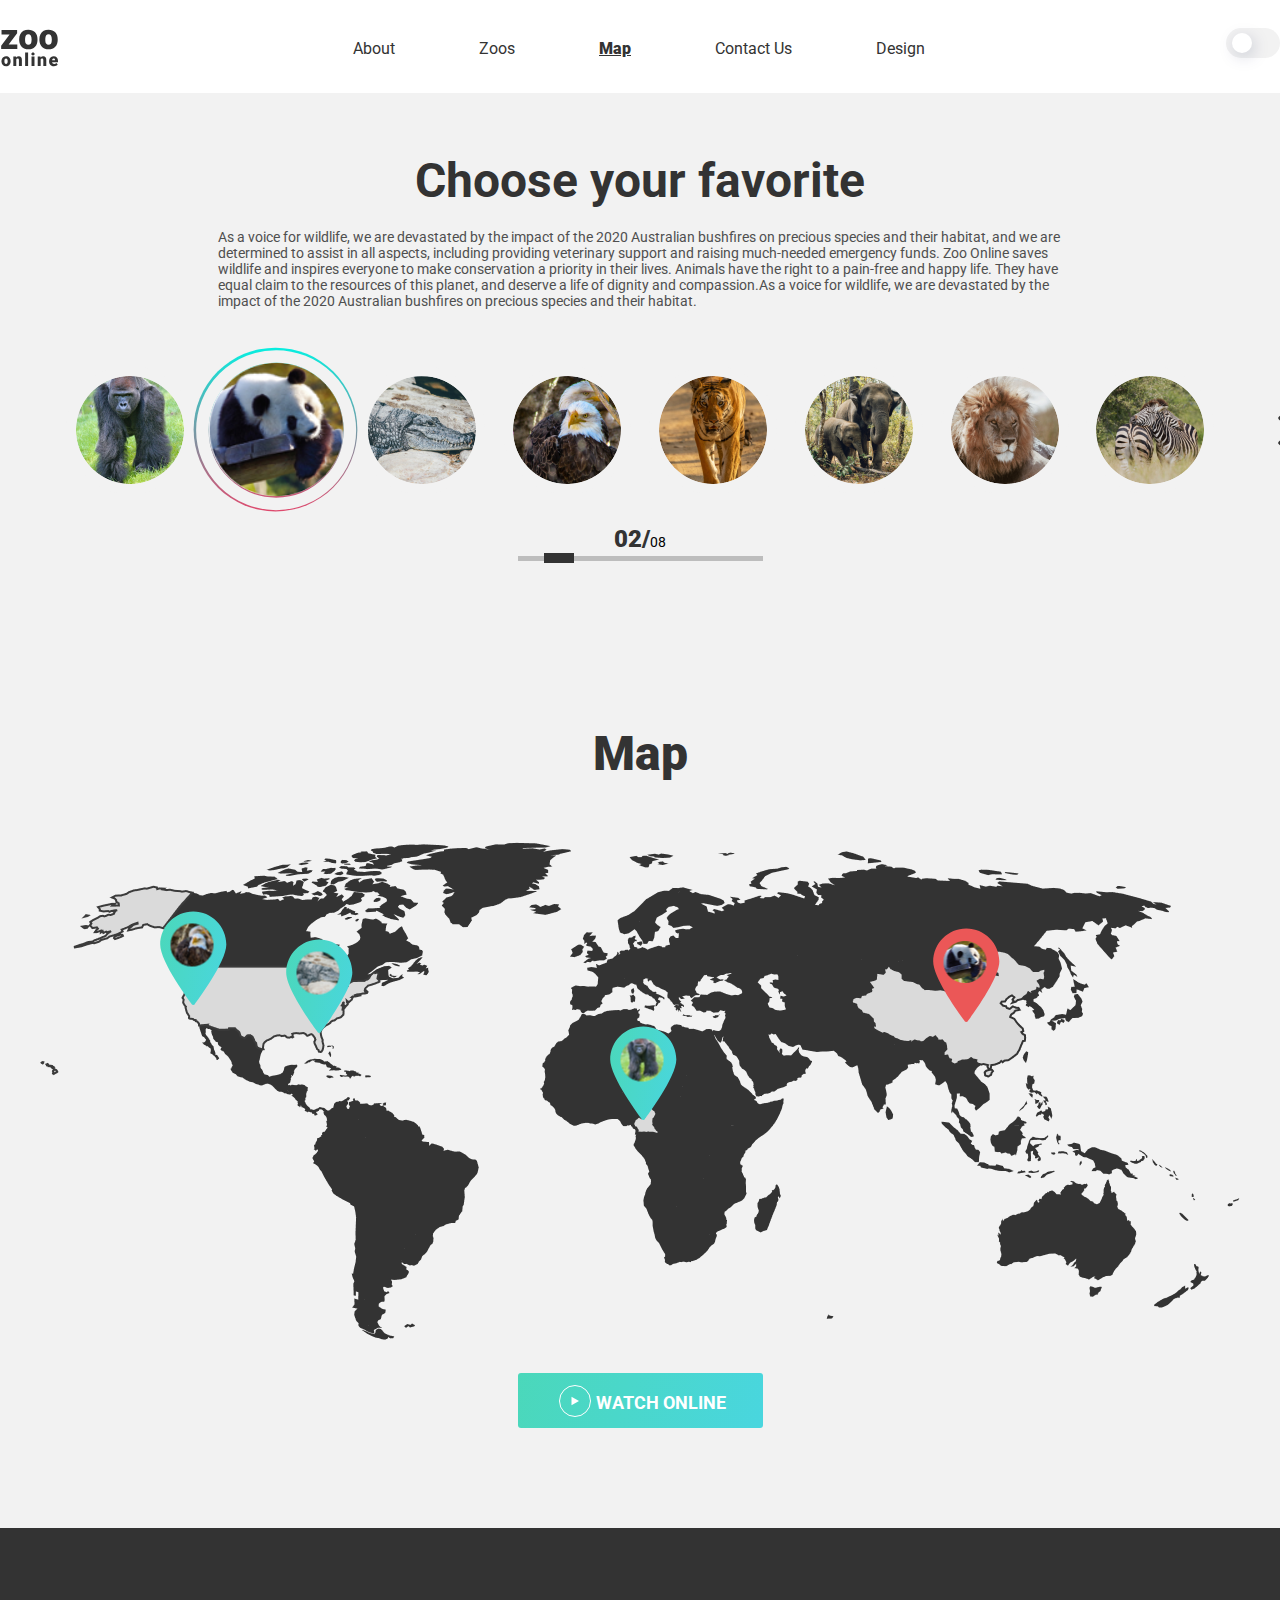
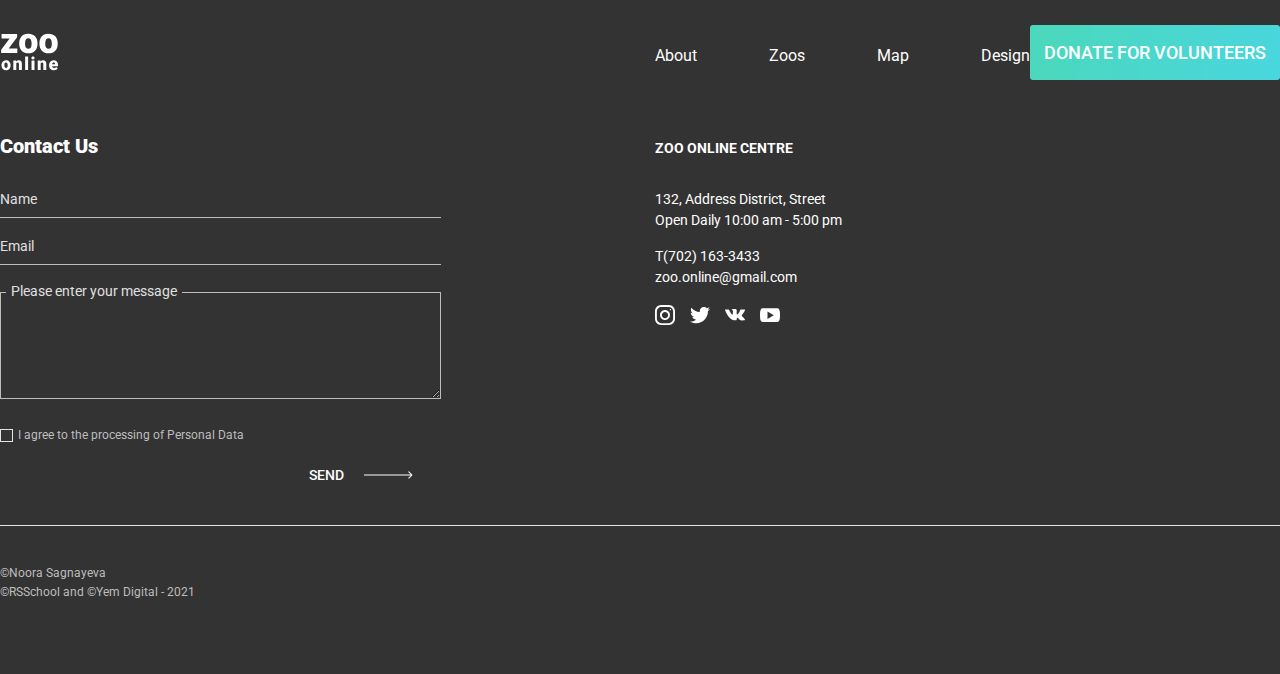
==== online-zoo/pages/Map/index.html @ 3b9d6671 "feat: add IntermediatePage (Map)" ====
<!DOCTYPE html>
<html lang="en">
	<head>
		<meta charset="UTF-8" />
		<meta http-equiv="X-UA-Compatible" content="IE=edge" />
		<meta name="viewport" content="width=device-width, initial-scale=1.0, maximum scale" />
		<meta http-equiv="X-UA-Compatible" content="ie=edge" />
		<link rel="stylesheet" href="./css/style.css" />
		<title>Online-Zoo</title>
	</head>

	<body>
		<div class="wrapper">
			<header class="header" id="about">
				<div class="container_big">
					<div class="header_row">
						<div class="header_logo">
							<a href="../Landing/index.html" target="_blank"
								><svg
									width="59"
									height="42"
									viewBox="0 0 59 42"
									fill="purple"
									xmlns="http://www.w3.org/2000/svg"
								>
									<path
										d="M8.64844 18.4297H17.3145V23H1.16016V19.6953L9.59766 8.55078H1.5293V3.98047H17.1211V7.17969L8.64844 18.4297ZM19.1602 13.3145C19.1602 11.416 19.5293 9.72852 20.2676 8.25195C21.0059 6.76367 22.0664 5.62109 23.4492 4.82422C24.832 4.02734 26.4551 3.62891 28.3184 3.62891C31.166 3.62891 33.4102 4.51367 35.0508 6.2832C36.6914 8.04102 37.5117 10.4375 37.5117 13.4727V13.6836C37.5117 16.6484 36.6855 19.0039 35.0332 20.75C33.3926 22.4844 31.166 23.3516 28.3535 23.3516C25.6465 23.3516 23.4727 22.543 21.832 20.9258C20.1914 19.2969 19.3066 17.0938 19.1777 14.3164L19.1602 13.3145ZM25.084 13.6836C25.084 15.4414 25.3594 16.7305 25.9102 17.5508C26.4609 18.3711 27.2754 18.7812 28.3535 18.7812C30.4629 18.7812 31.541 17.1582 31.5879 13.9121V13.3145C31.5879 9.9043 30.498 8.19922 28.3184 8.19922C26.3379 8.19922 25.2656 9.66992 25.1016 12.6113L25.084 13.6836ZM39.375 13.3145C39.375 11.416 39.7441 9.72852 40.4824 8.25195C41.2207 6.76367 42.2812 5.62109 43.6641 4.82422C45.0469 4.02734 46.6699 3.62891 48.5332 3.62891C51.3809 3.62891 53.625 4.51367 55.2656 6.2832C56.9062 8.04102 57.7266 10.4375 57.7266 13.4727V13.6836C57.7266 16.6484 56.9004 19.0039 55.248 20.75C53.6074 22.4844 51.3809 23.3516 48.5684 23.3516C45.8613 23.3516 43.6875 22.543 42.0469 20.9258C40.4062 19.2969 39.5215 17.0938 39.3926 14.3164L39.375 13.3145ZM45.2988 13.6836C45.2988 15.4414 45.5742 16.7305 46.125 17.5508C46.6758 18.3711 47.4902 18.7812 48.5684 18.7812C50.6777 18.7812 51.7559 17.1582 51.8027 13.9121V13.3145C51.8027 9.9043 50.7129 8.19922 48.5332 8.19922C46.5527 8.19922 45.4805 9.66992 45.3164 12.6113L45.2988 13.6836Z"
										fill="#333333"
									/>
									<path
										d="M1.45703 35.1572C1.45703 34.208 1.6416 33.3643 2.01074 32.626C2.37988 31.8818 2.91016 31.3105 3.60156 30.9121C4.29297 30.5137 5.10449 30.3145 6.03613 30.3145C7.45996 30.3145 8.58203 30.7568 9.40234 31.6416C10.2227 32.5205 10.6328 33.7188 10.6328 35.2363V35.3418C10.6328 36.8242 10.2197 38.002 9.39355 38.875C8.57324 39.7422 7.45996 40.1758 6.05371 40.1758C4.7002 40.1758 3.61328 39.7715 2.79297 38.9629C1.97266 38.1484 1.53027 37.0469 1.46582 35.6582L1.45703 35.1572ZM4.41895 35.3418C4.41895 36.2207 4.55664 36.8652 4.83203 37.2754C5.10742 37.6855 5.51465 37.8906 6.05371 37.8906C7.1084 37.8906 7.64746 37.0791 7.6709 35.4561V35.1572C7.6709 33.4521 7.12598 32.5996 6.03613 32.5996C5.0459 32.5996 4.50977 33.335 4.42773 34.8057L4.41895 35.3418ZM16.0982 30.4902L16.1949 31.6064C16.8511 30.7451 17.7564 30.3145 18.9107 30.3145C19.9009 30.3145 20.6392 30.6104 21.1255 31.2021C21.6177 31.7939 21.8726 32.6846 21.8902 33.874V40H18.9195V33.9971C18.9195 33.5166 18.8228 33.165 18.6295 32.9424C18.4361 32.7139 18.0845 32.5996 17.5748 32.5996C16.9947 32.5996 16.564 32.8281 16.2828 33.2852V40H13.3209V30.4902H16.0982ZM28.1027 40H25.132V26.5H28.1027V40ZM34.4997 40H31.529V30.4902H34.4997V40ZM31.3532 28.0381C31.3532 27.6162 31.5055 27.2705 31.8102 27.001C32.1149 26.7314 32.5104 26.5967 32.9968 26.5967C33.4831 26.5967 33.8786 26.7314 34.1833 27.001C34.488 27.2705 34.6403 27.6162 34.6403 28.0381C34.6403 28.46 34.488 28.8057 34.1833 29.0752C33.8786 29.3447 33.4831 29.4795 32.9968 29.4795C32.5104 29.4795 32.1149 29.3447 31.8102 29.0752C31.5055 28.8057 31.3532 28.46 31.3532 28.0381ZM40.4924 30.4902L40.5891 31.6064C41.2454 30.7451 42.1506 30.3145 43.3049 30.3145C44.2952 30.3145 45.0334 30.6104 45.5198 31.2021C46.012 31.7939 46.2668 32.6846 46.2844 33.874V40H43.3137V33.9971C43.3137 33.5166 43.217 33.165 43.0237 32.9424C42.8303 32.7139 42.4788 32.5996 41.969 32.5996C41.3889 32.5996 40.9582 32.8281 40.677 33.2852V40H37.7151V30.4902H40.4924ZM53.9734 40.1758C52.5145 40.1758 51.3338 39.7422 50.4314 38.875C49.5291 38.002 49.0779 36.8682 49.0779 35.4736V35.2275C49.0779 34.2549 49.2566 33.3965 49.6141 32.6523C49.9773 31.9082 50.5047 31.334 51.1961 30.9297C51.8875 30.5195 52.7078 30.3145 53.657 30.3145C54.993 30.3145 56.0477 30.7305 56.8211 31.5625C57.5945 32.3887 57.9813 33.543 57.9813 35.0254V36.1768H52.0926C52.198 36.71 52.4295 37.1289 52.7869 37.4336C53.1443 37.7383 53.6072 37.8906 54.1756 37.8906C55.1131 37.8906 55.8455 37.5625 56.3729 36.9062L57.7264 38.5059C57.3572 39.0156 56.8328 39.4229 56.1531 39.7275C55.4793 40.0264 54.7527 40.1758 53.9734 40.1758ZM53.6395 32.5996C52.7723 32.5996 52.2566 33.1738 52.0926 34.3223H55.0809V34.0938C55.0926 33.6191 54.9725 33.2529 54.7205 32.9951C54.4686 32.7314 54.1082 32.5996 53.6395 32.5996Z"
										fill="#333333"
									/>
								</svg>
							</a>
						</div>
						<nav class="header_menu menu">
							<div class="menu_icon icon-menu">
								<span></span>
							</div>
							<div class="menu_body">
								<ul class="menu_list">
									<li><a href="../Landing/index.html" target="_blank" class="menu_link">About</a></li>
									<li>
										<a href="../Zoos_page/index.html" target="_blank" class="menu_link">Zoos</a>
									</li>
									<li class="first_ch">
										<a href="../Map/index.html" target="_blank" class="menu_link">Map</a>
									</li>
									<li><a href="#footer" target="_blank" class="menu_link">Contact Us</a></li>
									<li>
										<a
											href="https://www.figma.com/file/HKt5Nlx0jghQtJp6jW9q8F/zooApp?node-id=101%3A380"
											target="_blank"
											class="menu_link"
											>Design</a
										>
									</li>
								</ul>
							</div>
						</nav>
						<div class="header_logo header_check">
							<a href="#" class="header_check_link">
								<svg
									width="61"
									height="50"
									viewBox="0 0 61 50"
									fill="none"
									xmlns="http://www.w3.org/2000/svg"
								>
									<rect x="7" y="6" width="54" height="30" rx="15" fill="#F2F2F2" />
									<g filter="url(#filter0_d)">
										<circle cx="23" cy="21" r="10" fill="white" />
									</g>
									<defs>
										<filter
											id="filter0_d"
											x="0"
											y="0"
											width="50"
											height="50"
											filterUnits="userSpaceOnUse"
											color-interpolation-filters="sRGB"
										>
											<feFlood flood-opacity="0" result="BackgroundImageFix" />
											<feColorMatrix
												in="SourceAlpha"
												type="matrix"
												values="0 0 0 0 0 0 0 0 0 0 0 0 0 0 0 0 0 0 127 0"
											/>
											<feOffset dx="2" dy="4" />
											<feGaussianBlur stdDeviation="7.5" />
											<feColorMatrix
												type="matrix"
												values="0 0 0 0 0.0229167 0 0 0 0 0.048125 0 0 0 0 0.275 0 0 0 0.15 0"
											/>
											<feBlend
												mode="normal"
												in2="BackgroundImageFix"
												result="effect1_dropShadow"
											/>
											<feBlend
												mode="normal"
												in="SourceGraphic"
												in2="effect1_dropShadow"
												result="shape"
											/>
										</filter>
									</defs>
								</svg>
							</a>
						</div>
					</div>
				</div>
			</header>

			<section class="favorite">
				<div class="favorite_block container">
					<h1 class="favorite_animal_title_one">Online Zoo</h1>
					<div class="favorite_block_title">Choose your favorite</div>
					<div class="favorite_block_text">
						As a voice for wildlife, we are devastated by the impact of the 2020 Australian bushfires on
						precious species and their habitat, and we are determined to assist in all aspects, including
						providing veterinary support and raising much-needed emergency funds. Zoo Online saves wildlife
						and inspires everyone to make conservation a priority in their lives. Animals have the right to
						a pain-free and happy life. They have equal claim to the resources of this planet, and deserve a
						life of dignity and compassion.As a voice for wildlife, we are devastated by the impact of the
						2020 Australian bushfires on precious species and their habitat.
					</div>
					<div class="favorite_block_slider">
						<div class="slider_body">
							<div class="slider_border">
								<div class="slider_item">
									<div class="slider_img slider_img_img">
										<img src="../../assets/Landing/images/Ellipse53.png" alt="slider" />
									</div>
								</div>
							</div>
							<div
								class="slider_border"
								style="transform: scale(1.25); background: linear-gradient(#07eee0, #df496d)"
							>
								<div class="slider_item">
									<div class="slider_img slider_img_img">
										<img src="../../assets/Landing/images/Ellipse46.png" alt="slider" />
									</div>
								</div>
							</div>
							<div class="slider_border">
								<div class="slider_item">
									<div class="slider_img slider_img_img">
										<img src="../../assets/Landing/images/Ellipse58.png" alt="slider" />
									</div>
								</div>
							</div>
							<div class="slider_border">
								<div class="slider_item">
									<div class="slider_img slider_img_img">
										<img src="../../assets/Landing/images/Ellipse55.png" alt="slider" />
									</div>
								</div>
							</div>
							<div class="slider_border">
								<div class="slider_item">
									<div class="slider_img slider_img_img">
										<img src="../../assets/Landing/images/Ellipse57.png" alt="slider" />
									</div>
								</div>
							</div>
							<div class="slider_border">
								<div class="slider_item">
									<div class="slider_img slider_img_img">
										<img src="../../assets/Landing/images/Ellipse54.png" alt="slider" />
									</div>
								</div>
							</div>
							<div class="slider_border">
								<div class="slider_item">
									<div class="slider_img slider_img_img">
										<img src="../../assets/Landing/images/Ellipse56.png" alt="slider" />
									</div>
								</div>
							</div>
							<div class="slider_border">
								<div class="slider_item">
									<div class="slider_img slider_img_img">
										<img src="../../assets/Landing/images/Ellipse59.png" alt="slider" />
									</div>
								</div>
							</div>
						</div>
					</div>
					<div class="how_it_works_input testimonials__input">
						<label for="rang" class="label-title"><span>02/</span>08</label>
						<input type="range" class="input-range" min="0" max="8" value="1" id="rang" />
					</div>

					<button class="slider_dots slider_next">
						<svg width="18" height="30" viewBox="0 0 18 30" fill="none" xmlns="http://www.w3.org/2000/svg">
							<path
								d="M17.3337 13.8294L3.98332 0.479264C3.67454 0.170243 3.26235 0 2.82284 0C2.38334 0 1.97114 0.170243 1.66237 0.479264L0.679203 1.46218C0.0394526 2.10267 0.0394526 3.14363 0.679203 3.78314L11.8898 14.9938L0.666764 26.2169C0.357986 26.5259 0.1875 26.9378 0.1875 27.3771C0.1875 27.8168 0.357986 28.2288 0.666764 28.5381L1.64993 29.5207C1.95895 29.8298 2.3709 30 2.81041 30C3.24991 30 3.66211 29.8298 3.97088 29.5207L17.3337 16.1584C17.6432 15.8484 17.8132 15.4345 17.8122 14.9945C17.8132 14.5528 17.6432 14.1392 17.3337 13.8294Z"
								fill="#333333"
							/>
						</svg>
					</button>
					<button class="slider_dots slider_prev">
						<svg width="18" height="30" viewBox="0 0 18 30" fill="none" xmlns="http://www.w3.org/2000/svg">
							<path
								d="M0.666298 16.1706L14.0167 29.5207C14.3255 29.8298 14.7376 30 15.1772 30C15.6167 30 16.0289 29.8298 16.3376 29.5207L17.3208 28.5378C17.9605 27.8973 17.9605 26.8564 17.3208 26.2169L6.11016 15.0062L17.3332 3.78314C17.642 3.47412 17.8125 3.06217 17.8125 2.6229C17.8125 2.18315 17.642 1.7712 17.3332 1.46194L16.3501 0.479263C16.0411 0.17024 15.6291 0 15.1896 0C14.7501 0 14.3379 0.17024 14.0291 0.479263L0.666298 13.8416C0.356789 14.1516 0.18679 14.5655 0.187767 15.0055C0.18679 15.4472 0.356789 15.8608 0.666298 16.1706Z"
								fill="#333333"
							/>
						</svg>
					</button>
				</div>
			</section>

			<section class="map">
				<div class="map__block container">
					<div class="map_title">Map</div>
					<div class="map__map">
						<img src="../../assets/Landing/images/map.png" alt="map" />
						<div title="Eagle" class="map__animals_one">
							<img src="../../assets/Landing/images/map_one.png" alt="map_one" class="map-images" />
							<svg
								width="67"
								height="94"
								viewBox="0 0 67 94"
								fill="none"
								xmlns="http://www.w3.org/2000/svg"
							>
								<path
									d="M33.2611 0.529297C15.028 0.529297 0.194824 15.3642 0.194824 33.5995C0.194824 51.2396 30.4252 91.4298 31.7129 93.1339C32.0747 93.6203 32.6544 93.9043 33.2613 93.9043C33.8682 93.9043 34.4479 93.6203 34.8096 93.1339C36.0972 91.4298 66.3278 51.2397 66.3278 33.5995C66.3274 15.3642 51.4942 0.529297 33.2611 0.529297ZM33.2611 51.1073C23.6096 51.1073 15.7554 43.2522 15.7554 33.5995C15.7554 23.9469 23.6096 16.0917 33.2611 16.0917C42.9126 16.0917 50.7668 23.9469 50.7668 33.5995C50.7668 43.2522 42.9126 51.1073 33.2611 51.1073Z"
									fill="url(#paint0_linear)"
								/>
								<defs>
									<linearGradient
										id="paint0_linear"
										x1="-12.1534"
										y1="0.529296"
										x2="82.6061"
										y2="20.9022"
										gradientUnits="userSpaceOnUse"
									>
										<stop stop-color="#4BD8B5" />
										<stop offset="1" stop-color="#49D6DF" />
									</linearGradient>
								</defs>
							</svg>
						</div>
						<div title="Crocodile" class="map__animals_two">
							<img src="../../assets/Landing/images/map_two.png" alt="map_two" class="map-images" />
							<svg
								width="67"
								height="94"
								viewBox="0 0 67 94"
								fill="none"
								xmlns="http://www.w3.org/2000/svg"
							>
								<path
									d="M33.2611 0.529297C15.028 0.529297 0.194824 15.3642 0.194824 33.5995C0.194824 51.2396 30.4252 91.4298 31.7129 93.1339C32.0747 93.6203 32.6544 93.9043 33.2613 93.9043C33.8682 93.9043 34.4479 93.6203 34.8096 93.1339C36.0972 91.4298 66.3278 51.2397 66.3278 33.5995C66.3274 15.3642 51.4942 0.529297 33.2611 0.529297ZM33.2611 51.1073C23.6096 51.1073 15.7554 43.2522 15.7554 33.5995C15.7554 23.9469 23.6096 16.0917 33.2611 16.0917C42.9126 16.0917 50.7668 23.9469 50.7668 33.5995C50.7668 43.2522 42.9126 51.1073 33.2611 51.1073Z"
									fill="url(#paint0_linear)"
								/>
								<defs>
									<linearGradient
										id="paint0_linear"
										x1="-12.1534"
										y1="0.529296"
										x2="82.6061"
										y2="20.9022"
										gradientUnits="userSpaceOnUse"
									>
										<stop stop-color="#4BD8B5" />
										<stop offset="1" stop-color="#49D6DF" />
									</linearGradient>
								</defs>
							</svg>
						</div>
						<div title="Gorilla" class="map__animals_three">
							<img src="../../assets/Landing/images/map_three.png" alt="map_three" class="map-images" />
							<svg
								width="67"
								height="94"
								viewBox="0 0 67 94"
								fill="none"
								xmlns="http://www.w3.org/2000/svg"
							>
								<path
									d="M33.2611 0.529297C15.028 0.529297 0.194824 15.3642 0.194824 33.5995C0.194824 51.2396 30.4252 91.4298 31.7129 93.1339C32.0747 93.6203 32.6544 93.9043 33.2613 93.9043C33.8682 93.9043 34.4479 93.6203 34.8096 93.1339C36.0972 91.4298 66.3278 51.2397 66.3278 33.5995C66.3274 15.3642 51.4942 0.529297 33.2611 0.529297ZM33.2611 51.1073C23.6096 51.1073 15.7554 43.2522 15.7554 33.5995C15.7554 23.9469 23.6096 16.0917 33.2611 16.0917C42.9126 16.0917 50.7668 23.9469 50.7668 33.5995C50.7668 43.2522 42.9126 51.1073 33.2611 51.1073Z"
									fill="url(#paint0_linear)"
								/>
								<defs>
									<linearGradient
										id="paint0_linear"
										x1="-12.1534"
										y1="0.529296"
										x2="82.6061"
										y2="20.9022"
										gradientUnits="userSpaceOnUse"
									>
										<stop stop-color="#4BD8B5" />
										<stop offset="1" stop-color="#49D6DF" />
									</linearGradient>
								</defs>
							</svg>
						</div>
						<div title="Panda" class="map__animals_four">
							<img src="../../assets/Landing/images/map_four.png" alt="map_four" class="map-images" />
							<svg
								width="67"
								height="94"
								viewBox="0 0 67 94"
								fill="none"
								xmlns="http://www.w3.org/2000/svg"
							>
								<path
									d="M33.2611 0.529297C15.028 0.529297 0.194824 15.3642 0.194824 33.5995C0.194824 51.2396 30.4252 91.4298 31.7129 93.1339C32.0747 93.6203 32.6544 93.9043 33.2613 93.9043C33.8682 93.9043 34.4479 93.6203 34.8096 93.1339C36.0972 91.4298 66.3278 51.2397 66.3278 33.5995C66.3274 15.3642 51.4942 0.529297 33.2611 0.529297ZM33.2611 51.1073C23.6096 51.1073 15.7554 43.2522 15.7554 33.5995C15.7554 23.9469 23.6096 16.0917 33.2611 16.0917C42.9126 16.0917 50.7668 23.9469 50.7668 33.5995C50.7668 43.2522 42.9126 51.1073 33.2611 51.1073Z"
									fill="#eb5757"
								/>
								<defs>
									<linearGradient
										id="paint0_linear"
										x1="-12.1534"
										y1="0.529296"
										x2="82.6061"
										y2="20.9022"
										gradientUnits="userSpaceOnUse"
									>
										<stop stop-color="#4BD8B5" />
										<stop offset="1" stop-color="#49D6DF" />
									</linearGradient>
								</defs>
							</svg>
						</div>
					</div>
					<a href="../Zoos_page/index.html" target="_blank" class="map_animal_btn btn">
						<div class="button_play">
							<svg
								class="button_play_svg"
								width="8"
								height="10"
								viewBox="0 0 8 10"
								fill="none"
								xmlns="http://www.w3.org/2000/svg"
							>
								<path d="M8 5L0.5 9.33013L0.5 0.669873L8 5Z" fill="white" />
							</svg>
						</div>
						<p class="button_play_text">watch online</p>
					</a>
				</div>
			</section>
			<footer class="footer" id="footer">
				<div class="footer__block container_big">
					<div class="footer__header">
						<div class="block-one">
							<div class="footer__logo">
								<a href="../Landing/index.html" target="_blank">
									<svg
										width="59"
										height="42"
										viewBox="0 0 59 42"
										fill="purple"
										xmlns="http://www.w3.org/2000/svg"
									>
										<path
											d="M8.64844 18.4297H17.3145V23H1.16016V19.6953L9.59766 8.55078H1.5293V3.98047H17.1211V7.17969L8.64844 18.4297ZM19.1602 13.3145C19.1602 11.416 19.5293 9.72852 20.2676 8.25195C21.0059 6.76367 22.0664 5.62109 23.4492 4.82422C24.832 4.02734 26.4551 3.62891 28.3184 3.62891C31.166 3.62891 33.4102 4.51367 35.0508 6.2832C36.6914 8.04102 37.5117 10.4375 37.5117 13.4727V13.6836C37.5117 16.6484 36.6855 19.0039 35.0332 20.75C33.3926 22.4844 31.166 23.3516 28.3535 23.3516C25.6465 23.3516 23.4727 22.543 21.832 20.9258C20.1914 19.2969 19.3066 17.0938 19.1777 14.3164L19.1602 13.3145ZM25.084 13.6836C25.084 15.4414 25.3594 16.7305 25.9102 17.5508C26.4609 18.3711 27.2754 18.7812 28.3535 18.7812C30.4629 18.7812 31.541 17.1582 31.5879 13.9121V13.3145C31.5879 9.9043 30.498 8.19922 28.3184 8.19922C26.3379 8.19922 25.2656 9.66992 25.1016 12.6113L25.084 13.6836ZM39.375 13.3145C39.375 11.416 39.7441 9.72852 40.4824 8.25195C41.2207 6.76367 42.2812 5.62109 43.6641 4.82422C45.0469 4.02734 46.6699 3.62891 48.5332 3.62891C51.3809 3.62891 53.625 4.51367 55.2656 6.2832C56.9062 8.04102 57.7266 10.4375 57.7266 13.4727V13.6836C57.7266 16.6484 56.9004 19.0039 55.248 20.75C53.6074 22.4844 51.3809 23.3516 48.5684 23.3516C45.8613 23.3516 43.6875 22.543 42.0469 20.9258C40.4062 19.2969 39.5215 17.0938 39.3926 14.3164L39.375 13.3145ZM45.2988 13.6836C45.2988 15.4414 45.5742 16.7305 46.125 17.5508C46.6758 18.3711 47.4902 18.7812 48.5684 18.7812C50.6777 18.7812 51.7559 17.1582 51.8027 13.9121V13.3145C51.8027 9.9043 50.7129 8.19922 48.5332 8.19922C46.5527 8.19922 45.4805 9.66992 45.3164 12.6113L45.2988 13.6836Z"
											fill="#FEFEFE"
										/>
										<path
											d="M1.45703 35.1572C1.45703 34.208 1.6416 33.3643 2.01074 32.626C2.37988 31.8818 2.91016 31.3105 3.60156 30.9121C4.29297 30.5137 5.10449 30.3145 6.03613 30.3145C7.45996 30.3145 8.58203 30.7568 9.40234 31.6416C10.2227 32.5205 10.6328 33.7188 10.6328 35.2363V35.3418C10.6328 36.8242 10.2197 38.002 9.39355 38.875C8.57324 39.7422 7.45996 40.1758 6.05371 40.1758C4.7002 40.1758 3.61328 39.7715 2.79297 38.9629C1.97266 38.1484 1.53027 37.0469 1.46582 35.6582L1.45703 35.1572ZM4.41895 35.3418C4.41895 36.2207 4.55664 36.8652 4.83203 37.2754C5.10742 37.6855 5.51465 37.8906 6.05371 37.8906C7.1084 37.8906 7.64746 37.0791 7.6709 35.4561V35.1572C7.6709 33.4521 7.12598 32.5996 6.03613 32.5996C5.0459 32.5996 4.50977 33.335 4.42773 34.8057L4.41895 35.3418ZM16.0982 30.4902L16.1949 31.6064C16.8511 30.7451 17.7564 30.3145 18.9107 30.3145C19.9009 30.3145 20.6392 30.6104 21.1255 31.2021C21.6177 31.7939 21.8726 32.6846 21.8902 33.874V40H18.9195V33.9971C18.9195 33.5166 18.8228 33.165 18.6295 32.9424C18.4361 32.7139 18.0845 32.5996 17.5748 32.5996C16.9947 32.5996 16.564 32.8281 16.2828 33.2852V40H13.3209V30.4902H16.0982ZM28.1027 40H25.132V26.5H28.1027V40ZM34.4997 40H31.529V30.4902H34.4997V40ZM31.3532 28.0381C31.3532 27.6162 31.5055 27.2705 31.8102 27.001C32.1149 26.7314 32.5104 26.5967 32.9968 26.5967C33.4831 26.5967 33.8786 26.7314 34.1833 27.001C34.488 27.2705 34.6403 27.6162 34.6403 28.0381C34.6403 28.46 34.488 28.8057 34.1833 29.0752C33.8786 29.3447 33.4831 29.4795 32.9968 29.4795C32.5104 29.4795 32.1149 29.3447 31.8102 29.0752C31.5055 28.8057 31.3532 28.46 31.3532 28.0381ZM40.4924 30.4902L40.5891 31.6064C41.2454 30.7451 42.1506 30.3145 43.3049 30.3145C44.2952 30.3145 45.0334 30.6104 45.5198 31.2021C46.012 31.7939 46.2668 32.6846 46.2844 33.874V40H43.3137V33.9971C43.3137 33.5166 43.217 33.165 43.0237 32.9424C42.8303 32.7139 42.4788 32.5996 41.969 32.5996C41.3889 32.5996 40.9582 32.8281 40.677 33.2852V40H37.7151V30.4902H40.4924ZM53.9734 40.1758C52.5145 40.1758 51.3338 39.7422 50.4314 38.875C49.5291 38.002 49.0779 36.8682 49.0779 35.4736V35.2275C49.0779 34.2549 49.2566 33.3965 49.6141 32.6523C49.9773 31.9082 50.5047 31.334 51.1961 30.9297C51.8875 30.5195 52.7078 30.3145 53.657 30.3145C54.993 30.3145 56.0477 30.7305 56.8211 31.5625C57.5945 32.3887 57.9813 33.543 57.9813 35.0254V36.1768H52.0926C52.198 36.71 52.4295 37.1289 52.7869 37.4336C53.1443 37.7383 53.6072 37.8906 54.1756 37.8906C55.1131 37.8906 55.8455 37.5625 56.3729 36.9062L57.7264 38.5059C57.3572 39.0156 56.8328 39.4229 56.1531 39.7275C55.4793 40.0264 54.7527 40.1758 53.9734 40.1758ZM53.6395 32.5996C52.7723 32.5996 52.2566 33.1738 52.0926 34.3223H55.0809V34.0938C55.0926 33.6191 54.9725 33.2529 54.7205 32.9951C54.4686 32.7314 54.1082 32.5996 53.6395 32.5996Z"
											fill="#FEFEFE"
										/>
									</svg>
								</a>
							</div>
							<div class="contact-us footer__form">
								<fieldset>
									<legend class="footer__form_legend">Contact Us</legend>
									<form action="#" class="footer__form_block">
										<div class="footer__form_label">
											<label for="name">Name</label>
											<input class="footer__label" type="text" id="name" required />
										</div>
										<div class="footer__form_label">
											<label for="email">Email</label>
											<input class="footer__label" type="email" id="email" required />
										</div>
										<div class="footer__form_textarea">
											<div class="textarea-title">Please enter your message</div>
											<textarea
												maxlength="280"
												name="Please enter your message "
												id="textarea"
												class="footer__label"
												cols="53"
												rows="7"
												required
											></textarea>
										</div>
										<div>
											<input type="checkbox" id="che" class="footer__label che" required />

											<label class="label__che" for="che"
												>I agree to the processing of Personal Data</label
											>
										</div>
										<div class="footer__form_label-btn">
											<button type="submit" class="footer__label footer__label_btn">
												<p class="label_btn-title">SEND</p>
												<svg
													width="49"
													height="8"
													viewBox="0 0 49 8"
													fill="none"
													xmlns="http://www.w3.org/2000/svg"
												>
													<path
														d="M48.3536 4.35355C48.5488 4.15829 48.5488 3.84171 48.3536 3.64645L45.1716 0.464466C44.9763 0.269204 44.6597 0.269204 44.4645 0.464466C44.2692 0.659728 44.2692 0.976311 44.4645 1.17157L47.2929 4L44.4645 6.82843C44.2692 7.02369 44.2692 7.34027 44.4645 7.53553C44.6597 7.7308 44.9763 7.7308 45.1716 7.53553L48.3536 4.35355ZM0 4.5L48 4.5V3.5L0 3.5L0 4.5Z"
														fill="#FEFEFE"
													/>
												</svg>
											</button>
										</div>
									</form>
								</fieldset>
							</div>
						</div>
						<div class="block-two">
							<div class="block-two_header">
								<nav class="footer__nav">
									<div class="menu_icon icon-menu">
										<span></span>
									</div>
									<div class="menu_body">
										<ul class="menu_list">
											<li>
												<a
													href="../Landing/index.html"
													target="_blank"
													class="menu_link link_footer first_ch_footer"
													>About</a
												>
											</li>
											<li>
												<a
													href="../Zoos_page/index.html"
													target="_blank"
													class="menu_link link_footer"
													>Zoos</a
												>
											</li>
											<li>
												<a
													href="../Map/index.html"
													target="_blank"
													class="menu_link link_footer"
													>Map</a
												>
											</li>
											<li>
												<a
													href="https://www.figma.com/file/HKt5Nlx0jghQtJp6jW9q8F/zooApp?node-id=101%3A380"
													target="_blank"
													class="menu_link link_footer last_ch_footer"
													>Design</a
												>
											</li>
										</ul>
									</div>
								</nav>
								<button class="footer__nav footer_btn btn">donate for volunteers</button>
							</div>
							<div class="footer__sotial">
								<div class="sotial-title">ZOO Online Centre</div>
								<address class="sotial-adres">
									<p class="sotial-adres__adres">132, Address District, Street</p>
									<p>Open Daily 10:00 am - 5:00 pm</p>
								</address>
								<div class="sotial-email">
									<p class="sotial-email__email">T<a href="tel:+7021633433">(702) 163-3433</a></p>
									<a href="mailto:zoo.online@gmail.com">zoo.online@gmail.com</a>
								</div>
								<div class="sotial-links">
									<ul class="footer_sotial_links">
										<li>
											<a
												href="https://www.instagram.com/"
												target="_blank"
												class="instagram sotial"
											></a>
										</li>
										<li>
											<a
												href="https://twitter.com/?lang=ru"
												target="_blank"
												class="twitter sotial"
											></a>
										</li>
										<li>
											<a href="https://vk.com/" target="_blank" class="vk sotial"></a>
										</li>
										<li>
											<a
												href="https://youtu.be/d1WS2d5uy4g"
												target="_blank"
												class="youtube sotial"
											></a>
										</li>
									</ul>
								</div>
							</div>
						</div>
					</div>
					<div class="footer__footer">
						<hr class="hr" />
						<div class="rsscool">
							<p class="rsscool__p">©Noora Sagnayeva</p>
							<p class="rsscool__p">©RSSchool and ©Yem Digital - 2021</p>
						</div>
					</div>
				</div>
			</footer>
		</div>
	</body>
	<script src="./js/script.js"></script>
</html>
---- online-zoo/pages/Map/css/style.css ----
@import url('https://fonts.googleapis.com/css2?family=Roboto:wght@400;500;700;900&display=swap');
* {
	padding: 0;
	margin: 0;
	border: 0;
}
*,
*:before,
*:after {
	box-sizing: border-box;
}
:focus,
:active {
	outline: none;
}
button:hover {
	cursor: pointer;
}
a:focus,
a:active {
	outline: none;
}
nav,
footer,
header,
aside {
	display: block;
}
html,
body {
	overflow-y: scroll;
}
body {
	font-family: 'Roboto', Arial, sans-serif;
	height: 100%;
	width: 100%;
	font-size: 14px;
}
.wrapper {
	display: flex;
	flex-direction: column;
	width: 100%;
	height: 100%;
	overflow: hidden;
}
.header {
	background: #ffffff;
	box-shadow: 0px 4px 8px rgba(44, 101, 77, 0.08);
}
.header_row {
	display: flex;
	justify-content: space-between;
	align-items: center;
	padding: 22px 0 18px 0;
}
.header_check {
	position: relative;
}
.menu_list {
	display: flex;
	list-style-type: none;
}
.first_ch .menu_link {
	text-decoration: underline;
	font-weight: 900;
	cursor: default;
}
.menu_link {
	font-family: 'Roboto';
	font-style: normal;
	font-weight: normal;
	font-size: 16px;
	line-height: 19px;
	text-decoration: none;
	color: #333333;
	padding: 0px 42px;
}
.menu_link:hover {
	text-decoration: underline;
}
.menu_link:active {
	font-weight: 900;
}
.container_big {
	max-width: 1620px;
	margin: 0 auto;
	position: relative;
}
.favorite_animal {
	background: url(../../../assets/Landing/images/site_thema.png);
	background-position: 0 0;
	background-repeat: no-repeat;
	background-size: cover;
	position: relative;
}
.favorite_animal_block {
	width: 60%;
	margin: 202px 210px;
}
.favorite_animal_title {
	font-family: 'Roboto';
	font-style: normal;
	font-weight: 900;
	font-size: 89px;
	color: #fefefe;
}
.favorite_animal_title_one {
	position: absolute;
	clip: rect(0 0 0 0);
	opacity: 0;
	width: 1px;
	height: 1px;
	margin: -1px;
}
.favorite_animal_slider {
	width: 62.5%;
	position: absolute;
	bottom: 240px;
	right: -220px;
}
.favorite_animal_slider img {
	width: 140px;
	height: 203px;
	object-fit: 100% auto;
	border-radius: 5px;
}
.slider_item {
	display: flex;
	justify-content: center;
	align-items: center;
	border-radius: 50%;
	width: 128px;
	height: 128px;
	border: 10px solid #f2f2f2;
}
/* .slider_item:hover {
	transform: scale(1.25);
} */
/* .slider_border {
	transform: scale(1.25);
} */
.slider_border {
	display: flex;
	justify-content: center;
	align-items: center;
	border-radius: 50%;
	width: 131px;
	height: 131px;
	background: transparent;
}
.slider_border:hover {
	transition: 1s ease;
	transform: scale(1.25);
	background: linear-gradient(#07eee0, #df496d);
}
.slider_item_favorite {
	width: 140px;
	position: relative;
}
.slider_item_favorite > .slider__effect > .slider_paragr {
	opacity: 0;
	color: transparent;
}
.slider_item_favorite:hover .slider_btn_block {
	opacity: 1;
	transition: 1s;
}
.slider_item_favorite:hover .slider_paragr {
	opacity: 1;
	transition: 1s;
}

.slider_btn_block {
	opacity: 0;
	display: flex;
	width: 100%;
	position: absolute;
	bottom: 18px;
}
.input-range {
	width: 245px;
	-webkit-appearance: none;
	-moz-appearance: none;
	appearance: none;
	outline: none;
	overflow: hidden;
	background-color: #f2f2f2;
	height: 10px;
}

.input-range::-webkit-slider-runnable-track {
	height: 5px;
	background: rgba(189, 189, 189);
}

.input-range::-webkit-slider-thumb {
	background: #333333;
	cursor: pointer;
	width: 62px;
	margin-top: -3px;
	height: 10px;
	-webkit-appearance: none;
}

.input-range::-moz-range-track {
	height: 5px;
	background: rgba(189, 189, 189);
}

.input-range::-moz-range-thumb {
	background: #333333;
	cursor: pointer;
	width: 62px;
	height: 10px;
	-webkit-appearance: none;
}
.testimonials__input .input-range::-moz-range-thumb {
	width: 30px;
}
.testimonials__input .input-range::-webkit-slider-thumb {
	width: 30px;
}
.btn {
	width: 245px;
	height: 55px;
	background: linear-gradient(106.89deg, #4bd8b5 -14.32%, #49d6df 100.68%);
	border-radius: 3px;
	display: flex;
	justify-content: center;
	align-items: center;
	text-align: center;
	position: relative;
	margin-top: 35px;
	text-transform: uppercase;
	text-decoration: none;
}
.btn:hover {
	opacity: 0.8;
	transition: 0.5s ease-in-out;
}
.slider_button {
	background: transparent;
	font-family: Roboto;
	font-style: normal;
	font-weight: 500;
	display: flex;
	height: 14px;
	justify-content: center;
	align-items: center;
	position: relative;
	text-align: center;
	text-transform: uppercase;
	text-decoration: none;
}
.slider_button:hover .button_play {
	border: 1px solid #49d6df;
}
.slider_button:hover svg path {
	fill: #49d6df;
}
.slider_button:hover .text-button {
	color: #49d6df;
}
.button_play {
	width: 32px;
	height: 32px;
	border: 1px solid #ffffff;
	border-radius: 50%;
	display: flex;
	justify-content: center;
	align-items: center;
	margin: 5px;
}
.button_play_text {
	font-family: 'Roboto';
	font-weight: 700;
	font-size: 18px;
	line-height: 21px;
	text-transform: uppercase;
	color: #ffffff;
	margin-bottom: -3px;
}
.text-button {
	font-size: 8px;
	color: #ffffff;
}
.svg_button {
	width: 14px;
	height: 14px;
}
.slider_paragr {
	opacity: 0;
	position: absolute;
	bottom: 40px;
	font-family: Roboto;
	padding: 5px 10px;
	font-size: 8px;
	color: #ffffff;
}
.favorite_animal_sotial {
	padding-bottom: 105px;
}
.favorite_animal_sotial_links li {
	display: block;
	padding-top: 12px;
}
.favorite_animal_input {
	display: flex;
	flex-direction: column;
}
.input-favorite {
	position: absolute;
	bottom: 15%;
	right: 22%;
}
.input-favorite .input-range {
	background-color: transparent;
}
.input-favorite .input-range::-webkit-slider-thumb {
	background: #fefefe;
}
.input-favorite .input-range::-moz-range-thumb {
	background: #fefefe;
}
.input-favorite .label-title {
	color: #fefefe;
	margin-bottom: 15px;
}
.input-favorite .label-title span {
	color: #fefefe;
}
.favorite__line {
	position: absolute;
	top: 52%;
	left: 42%;
}
.sotial {
	padding-top: 15px;
	width: 20px;
	height: 20px;
	display: block;
	background-position: 50% 50%;
	background-repeat: no-repeat;
}
.instagram {
	background-image: url(../../../assets/Landing/icons/instagram.svg);
}
.twitter {
	background-image: url(../../../assets/Landing/icons/111.svg);
}
.youtube {
	background-image: url(../../../assets/Landing/icons/222.svg);
}
.vk {
	background-image: url(../../../assets/Landing/icons/333.svg);
}

.how_it_works_input {
	display: flex;
	flex-direction: column;
	align-items: center;
	padding-top: 30px;
}

.label-title span {
	font-family: Roboto;
	font-style: normal;
	font-weight: 900;
	font-size: 24px;
	line-height: 28px;
	color: #333333;
}

/* блок слайдер */
.favorite {
	background: #f2f2f2;
}
.favorite_block {
	display: flex;
	flex-direction: column;
	align-items: center;
	padding: 60px 0;
	position: relative;
}
.favorite_block_title {
	font-weight: 700;
	font-size: 48px;
	line-height: 56px;
	color: #333333;
}
.favorite_block_text {
	width: 66%;
	padding: 20px 0;
	font-family: Roboto;
	font-style: normal;
	font-weight: normal;
	font-size: 14px;
	line-height: 16px;
	color: #4f4f4f;
}
.favorite_block_slider {
	width: 100%;
	padding-top: 35px;
}
.slider_body {
	width: 90%;
	z-index: 1;
	display: flex;
	justify-content: space-between;
	margin: 0 auto;
}
.slider_dots {
	background: transparent;
}
.slider_next {
	position: absolute;
	top: 64%;
	right: -25px;
	transform: translate(-50%, -50%);
}
.slider_prev {
	position: absolute;
	top: 64%;
	left: -10px;
	transform: translate(-50%, -50%);
}
.favorite_block_button {
	font-size: 18px;
	line-height: 21px;
	color: #ffffff;
	font-weight: 700;
}
.slider_img_img {
	position: relative;
	object-fit: contain;
	width: 108px;
	height: 108px;
	border-radius: 50%;
}
.slider_img_img img {
	border-radius: 50%;
}

.slider__effect > .slider_paragr {
	opacity: 0;
	padding: 5px 20px;
	font-size: 14px;
	bottom: -50px;
}
.slider__effect > .slider_btn_block {
	opacity: 0;
	font-size: 14px;
	padding: 0 20px;
	bottom: -20px;
}
.slider__effect p {
	font-size: 12px;
}

.slider_dots:hover svg path,
.slider_prev:hover svg path {
	transition: 0.5s ease-in-out;
	fill: #49d6df;
}

.slider_title {
	font-family: Roboto;
	font-weight: 900;
	font-size: 20px;
	line-height: 23px;
	text-align: center;
	color: #333333;
	padding: 17px 0;
}
.slider_text {
	font-family: Roboto;
	font-size: 14px;
	line-height: 16px;
	color: #4f4f4f;
	padding: 0 73px;
}
/* карта */

.map {
	background: #f2f2f2;
	padding-top: 3px;
}
.map__block {
	display: flex;
	flex-direction: column;
	align-items: center;
	padding: 100px 0;
}
.map_title {
	font-family: Roboto;
	font-style: normal;
	font-weight: 900;
	font-size: 48px;
	line-height: 56px;
	text-align: center;
	color: #333333;
}
.map__map {
	padding-top: 60px;
	position: relative;
}
.map__animals_one {
	position: absolute;
	top: 23%;
	left: 10%;
	cursor: pointer;
}
.map-images {
	position: absolute;
	top: 35%;
	left: 48%;
	transform: translate(-50%, -50%);
}
.map__animals_two {
	position: absolute;
	top: 28%;
	left: 20.5%;
	cursor: pointer;
}
.map__animals_three {
	position: absolute;
	top: 43.5%;
	left: 47.5%;
	cursor: pointer;
}
.map__animals_four {
	position: absolute;
	top: 26%;
	right: 20%;
	cursor: pointer;
}
.map_animal_btn {
	margin-top: 30px;
}

.map__animals_one:hover svg path,
.map__animals_two:hover svg path,
.map__animals_three:hover svg path,
.map__animals_four:hover svg path {
	fill: #eb5757;
}
/* футер */
.footer {
	background-color: #333333;
}
.footer__form_block {
	padding-top: 13px;
}
.footer__logo {
	padding: 60px 0;
}
.footer__block {
	display: flex;
	flex-direction: column;
}
.footer__header {
	padding: 42px 0;
	display: flex;
	justify-content: space-between;
	align-items: flex-start;
}
.footer_btn {
	width: 275px;
	margin-top: -5px;
	font-family: Roboto;
	font-style: normal;
	font-weight: 500;
	font-size: 18px;
	line-height: 21px;
	text-align: center;
	text-transform: uppercase;
	color: #ffffff;
}
.link_footer {
	color: #fefefe;
	padding: 0 72px 0 0;
}
.block-two_header {
	padding-top: 60px;
	margin-left: 15px;
	display: flex;
	justify-content: space-between;
	align-items: center;
}
.footer__form_label {
	border-bottom: 1px solid #bdbdbd;
	padding: 20px 0 10px 0;
}
.footer__label {
	background: transparent;
}
.che {
	display: none;
}
.label__che {
	font-family: Roboto;
	font-style: normal;
	font-weight: normal;
	font-size: 12px;
	line-height: 14px;
	color: #bdbdbd;
	vertical-align: middle;
}
.che:checked + .label__che:before {
	content: 'x';
}
.label__che:before {
	content: ' ';
	color: #fff;
	display: inline-block;
	font: 5px;
	margin-right: 5px;
	position: relative;
	text-align: center;
	text-indent: 0px;
	width: 13px;
	height: 13px;
	background: #333333;
	border: 1px solid #e3e3e3;
	border-image: initial;
	vertical-align: middle;
}
.footer__form_legend {
	font-family: Roboto;
	font-style: normal;
	font-weight: 900;
	font-size: 20px;
	line-height: 23px;
	color: #fefefe;
}
.footer__label_btn {
	display: flex;
	align-items: center;
	font-family: Roboto;
	font-style: normal;
	font-weight: 500;
	font-size: 14px;
	line-height: 16px;
	color: #fefefe;
}
.label_btn-title {
	padding-right: 20px;
}
.footer__form_label-btn {
	width: 30%;
	margin: 25px 0 0 auto;
}
.footer__form {
	display: flex;
	flex-direction: column;
	color: #e0e0e0;
}

.block-two {
	display: flex;
	flex-direction: column;
	margin-left: 10px;
	width: 50%;
	flex: 0 1 auto;
}
.footer__form_textarea {
	display: flex;
	flex-direction: column;
	border: 1px solid #bdbdbd;
	position: relative;
	margin: 27px 0;
}
.textarea-title {
	padding: 0 5px;
	background-color: #333333;
	position: absolute;
	top: -10px;
	left: 5px;
}
.first_ch_footer {
	padding-left: 0px;
}
.last_ch_footer {
	padding-right: 0px;
}
.footer__sotial {
	margin-left: 15px;
	display: flex;
	flex-direction: column;
}
.footer_sotial_links {
	display: flex;
	list-style: none;
}
.sotial-title {
	padding: 60px 0 35px 0;
	font-family: Roboto;
	font-weight: bold;
	font-size: 14px;
	line-height: 16px;
	text-transform: uppercase;
	color: #fefefe;
}
.sotial-adres,
.sotial-email {
	padding-bottom: 20px;
	font-family: Roboto;
	font-style: normal;
	font-weight: normal;
	font-size: 14px;
	line-height: 16px;
	color: #fefefe;
}
.sotial-adres__adres,
.sotial-email__email {
	padding-bottom: 5px;
}
.sotial-email a {
	text-decoration: none;
	color: #fefefe;
}
.sotial-links li {
	padding-right: 15px;
}
.rsscool {
	font-family: Roboto;
	font-style: normal;
	font-weight: normal;
	font-size: 12px;
	line-height: 14px;
	color: #bdbdbd;
	padding: 40px 0 70px 0;
}
.rsscool__p {
	padding-bottom: 5px;
}
.hr {
	width: 100%;
	height: 1px;
	background-color: #e5e5e5;
}
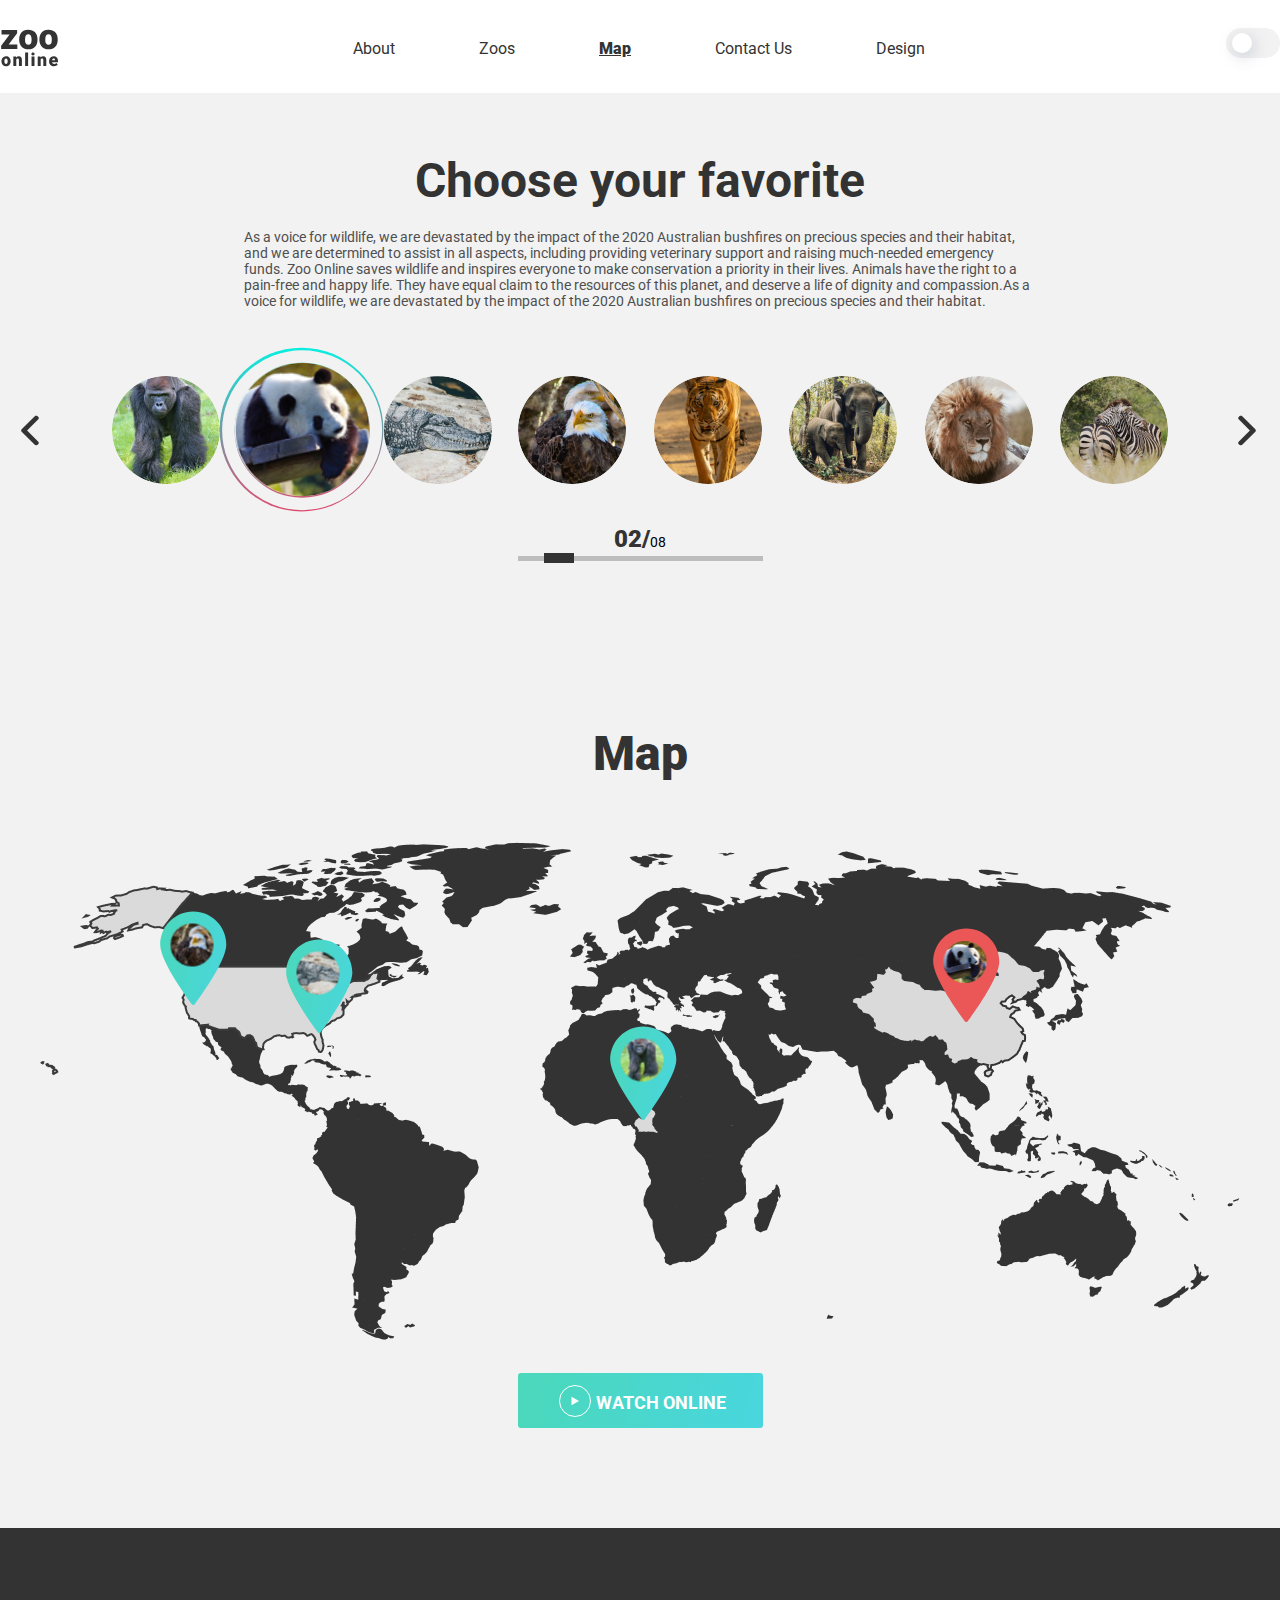
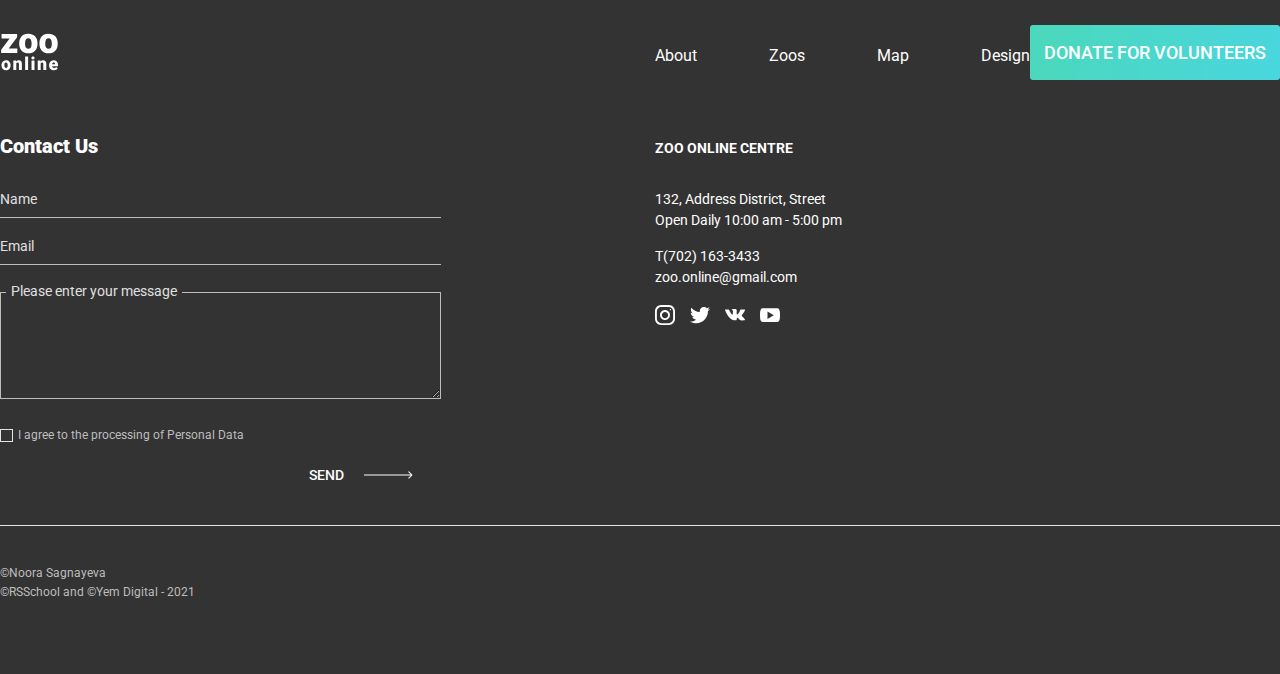
==== commit 29755778: "feat:add tooltip Zoos_page block" ====
--- a/online-zoo/pages/Map/index.html
+++ b/online-zoo/pages/Map/index.html
@@ -42,7 +42,9 @@
 								<ul class="menu_list">
 									<li><a href="../Landing/index.html" target="_blank" class="menu_link">About</a></li>
 									<li>
-										<a href="../Zoos_page/index.html" target="_blank" class="menu_link">Zoos</a>
+										<a href="../Zoos_page/panda/index.html" target="_blank" class="menu_link"
+											>Zoos</a
+										>
 									</li>
 									<li class="first_ch">
 										<a href="../Map/index.html" target="_blank" class="menu_link">Map</a>
@@ -332,7 +334,7 @@
 							</svg>
 						</div>
 					</div>
-					<a href="../Zoos_page/index.html" target="_blank" class="map_animal_btn btn">
+					<a href="../Zoos_page/panda/index.html" target="_blank" class="map_animal_btn btn">
 						<div class="button_play">
 							<svg
 								class="button_play_svg"
@@ -443,7 +445,7 @@
 											</li>
 											<li>
 												<a
-													href="../Zoos_page/index.html"
+													href="../Zoos_page/panda/index.html"
 													target="_blank"
 													class="menu_link link_footer"
 													>Zoos</a
--- a/online-zoo/pages/Map/css/style.css
+++ b/online-zoo/pages/Map/css/style.css
@@ -80,6 +80,10 @@
 }
 .menu_link:active {
 	font-weight: 900;
+}
+.container {
+	max-width: 1200px;
+	margin: 0 auto;
 }
 .container_big {
 	max-width: 1620px;
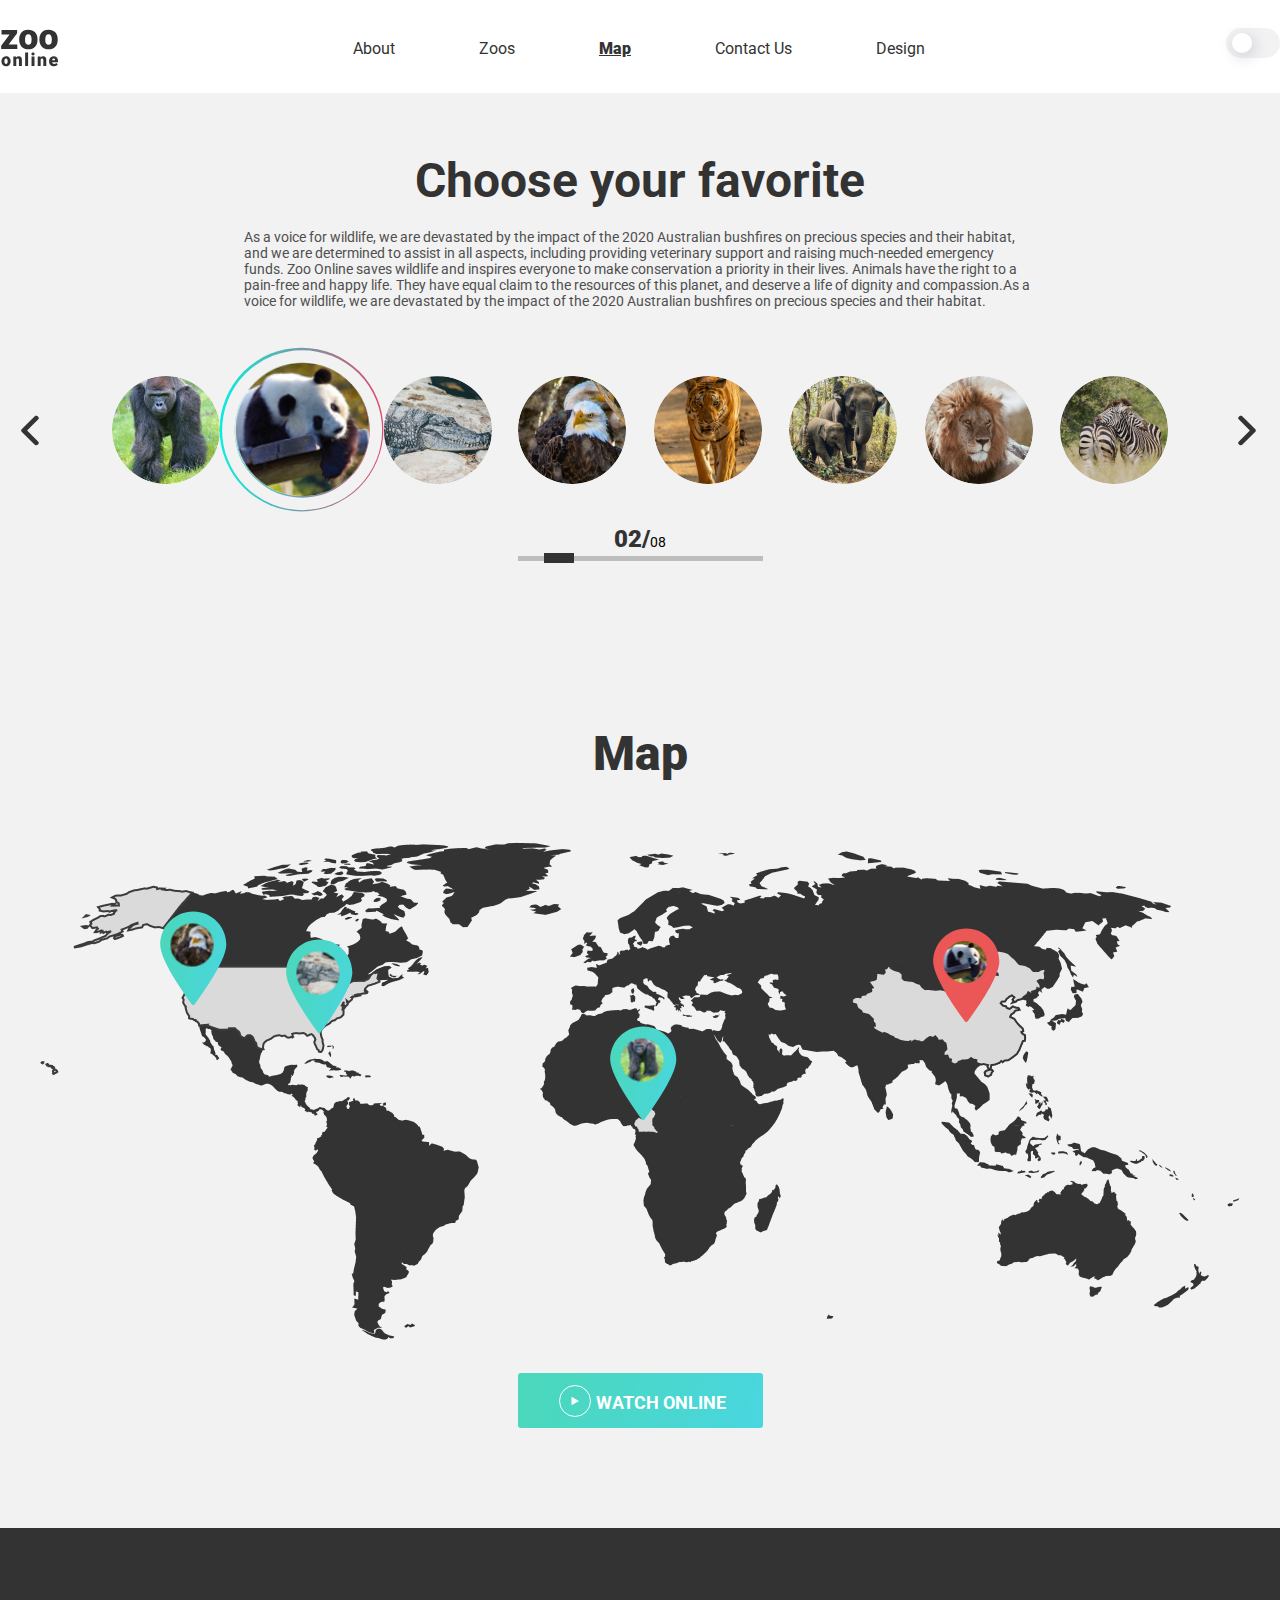
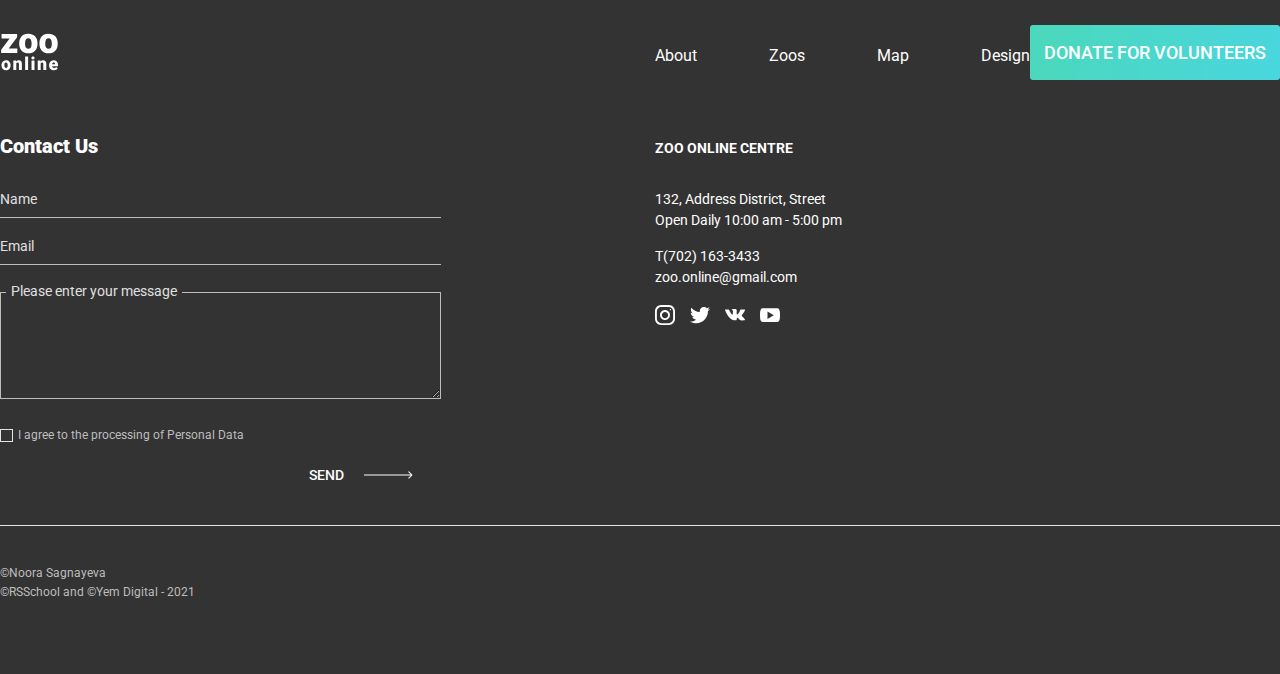
==== commit 383d20f9: "fix:fix width buttot for Zoos-page and fix border gradient" ====
--- a/online-zoo/pages/Map/index.html
+++ b/online-zoo/pages/Map/index.html
@@ -140,7 +140,7 @@
 							</div>
 							<div
 								class="slider_border"
-								style="transform: scale(1.25); background: linear-gradient(#07eee0, #df496d)"
+								style="transform: scale(1.25); background: linear-gradient(to right,#07eee0, #df496d);"
 							>
 								<div class="slider_item">
 									<div class="slider_img slider_img_img">
--- a/online-zoo/pages/Map/css/style.css
+++ b/online-zoo/pages/Map/css/style.css
@@ -155,7 +155,7 @@
 .slider_border:hover {
 	transition: 1s ease;
 	transform: scale(1.25);
-	background: linear-gradient(#07eee0, #df496d);
+	background: linear-gradient(to right, #07eee0, #df496d);
 }
 .slider_item_favorite {
 	width: 140px;
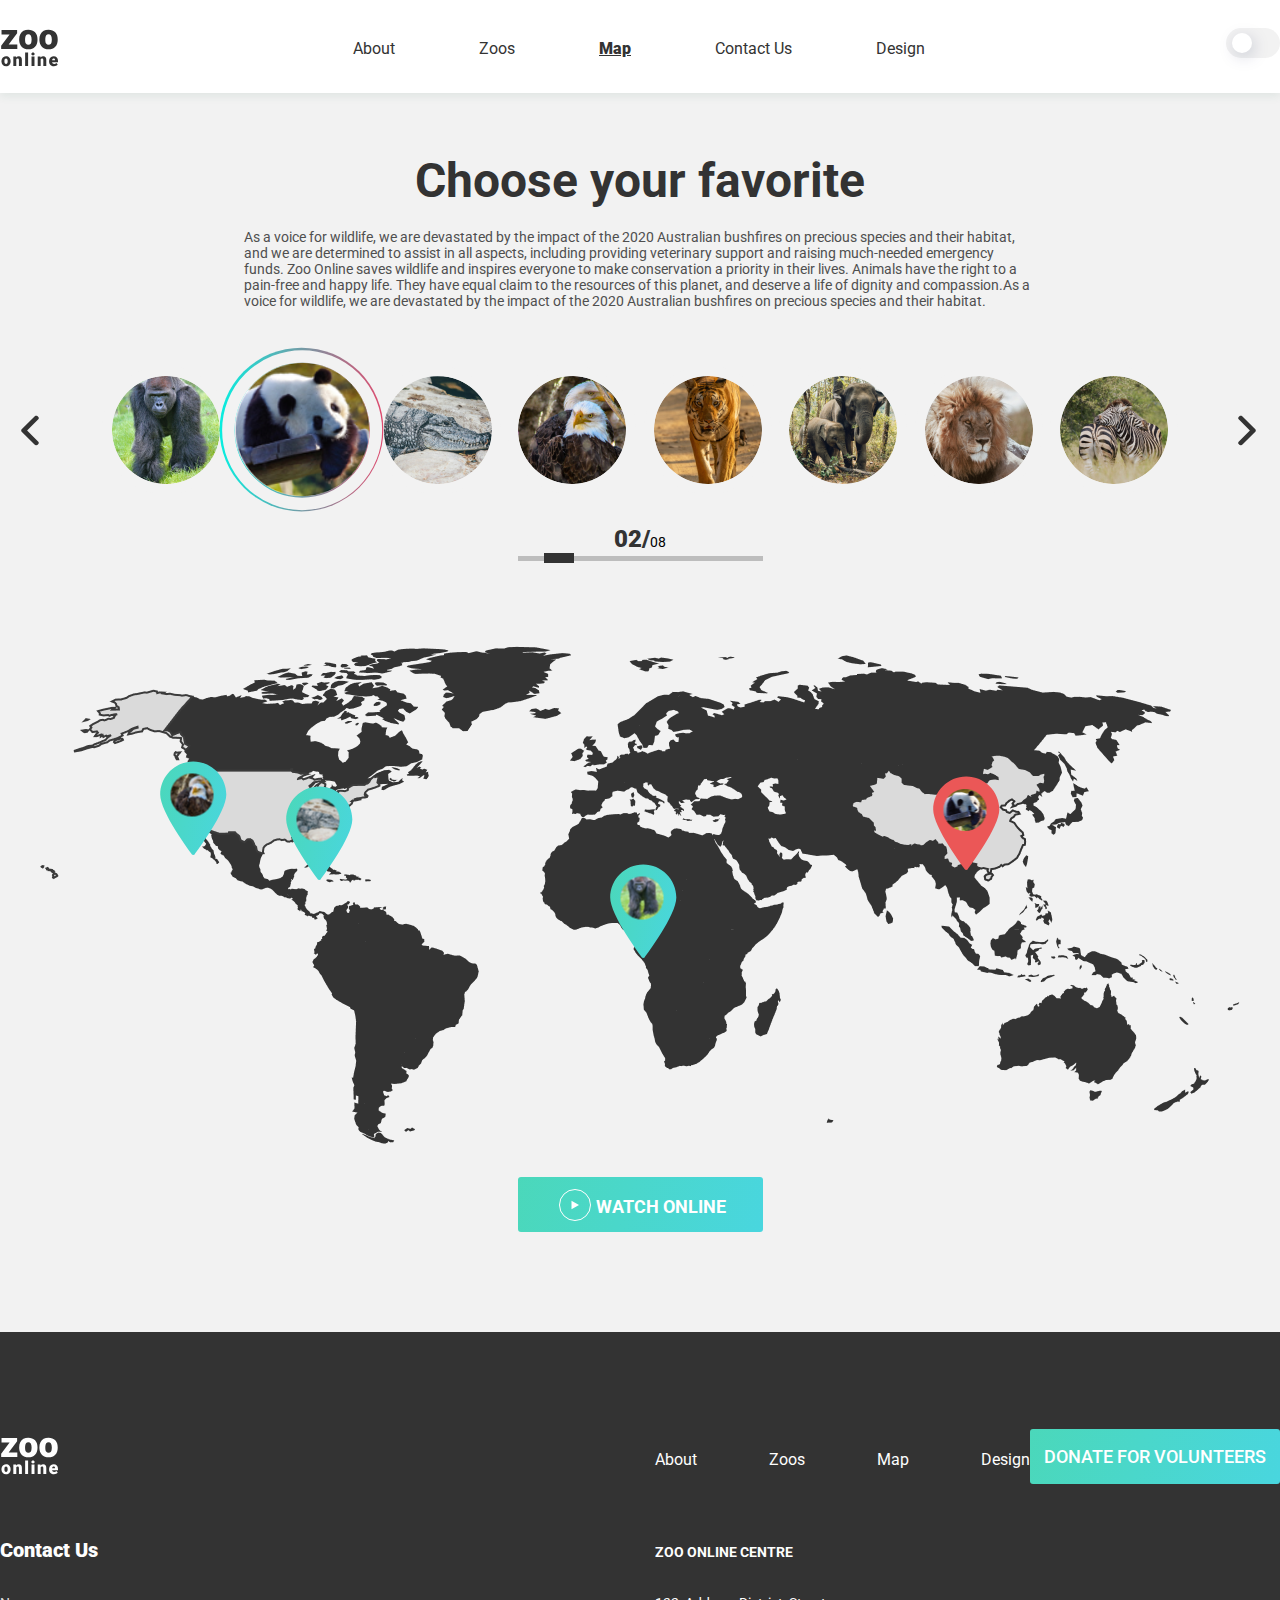
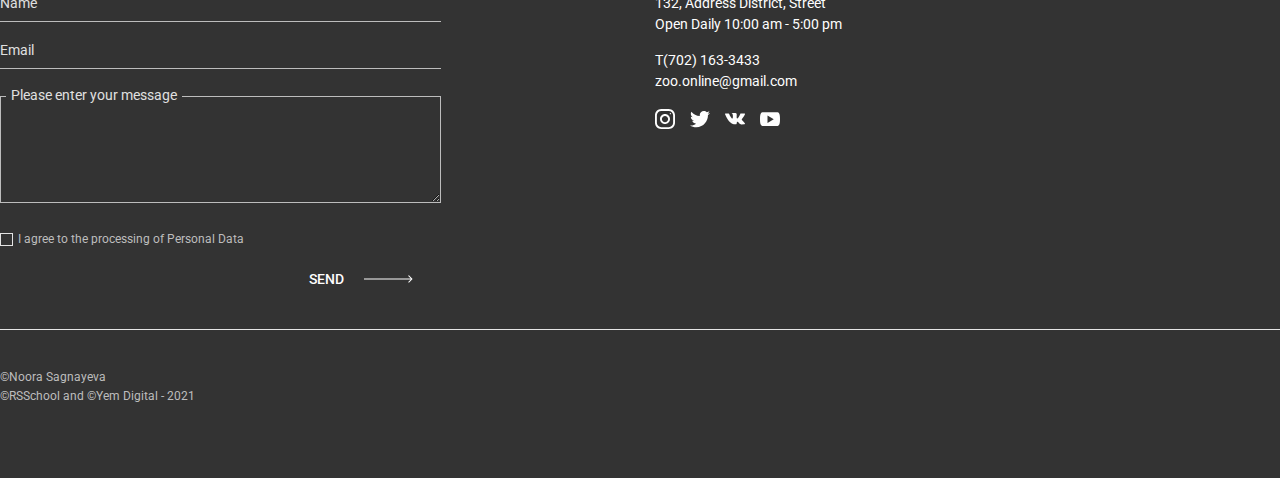
==== commit afd4d987: "feat: add adaptiv Map-pages and fix adaptiv Zoo-pages" ====
--- a/online-zoo/pages/Map/index.html
+++ b/online-zoo/pages/Map/index.html
@@ -16,13 +16,7 @@
 					<div class="header_row">
 						<div class="header_logo">
 							<a href="../Landing/index.html" target="_blank"
-								><svg
-									width="59"
-									height="42"
-									viewBox="0 0 59 42"
-									fill="purple"
-									xmlns="http://www.w3.org/2000/svg"
-								>
+								><svg width="59" height="42" viewBox="0 0 59 42" fill="purple" xmlns="http://www.w3.org/2000/svg">
 									<path
 										d="M8.64844 18.4297H17.3145V23H1.16016V19.6953L9.59766 8.55078H1.5293V3.98047H17.1211V7.17969L8.64844 18.4297ZM19.1602 13.3145C19.1602 11.416 19.5293 9.72852 20.2676 8.25195C21.0059 6.76367 22.0664 5.62109 23.4492 4.82422C24.832 4.02734 26.4551 3.62891 28.3184 3.62891C31.166 3.62891 33.4102 4.51367 35.0508 6.2832C36.6914 8.04102 37.5117 10.4375 37.5117 13.4727V13.6836C37.5117 16.6484 36.6855 19.0039 35.0332 20.75C33.3926 22.4844 31.166 23.3516 28.3535 23.3516C25.6465 23.3516 23.4727 22.543 21.832 20.9258C20.1914 19.2969 19.3066 17.0938 19.1777 14.3164L19.1602 13.3145ZM25.084 13.6836C25.084 15.4414 25.3594 16.7305 25.9102 17.5508C26.4609 18.3711 27.2754 18.7812 28.3535 18.7812C30.4629 18.7812 31.541 17.1582 31.5879 13.9121V13.3145C31.5879 9.9043 30.498 8.19922 28.3184 8.19922C26.3379 8.19922 25.2656 9.66992 25.1016 12.6113L25.084 13.6836ZM39.375 13.3145C39.375 11.416 39.7441 9.72852 40.4824 8.25195C41.2207 6.76367 42.2812 5.62109 43.6641 4.82422C45.0469 4.02734 46.6699 3.62891 48.5332 3.62891C51.3809 3.62891 53.625 4.51367 55.2656 6.2832C56.9062 8.04102 57.7266 10.4375 57.7266 13.4727V13.6836C57.7266 16.6484 56.9004 19.0039 55.248 20.75C53.6074 22.4844 51.3809 23.3516 48.5684 23.3516C45.8613 23.3516 43.6875 22.543 42.0469 20.9258C40.4062 19.2969 39.5215 17.0938 39.3926 14.3164L39.375 13.3145ZM45.2988 13.6836C45.2988 15.4414 45.5742 16.7305 46.125 17.5508C46.6758 18.3711 47.4902 18.7812 48.5684 18.7812C50.6777 18.7812 51.7559 17.1582 51.8027 13.9121V13.3145C51.8027 9.9043 50.7129 8.19922 48.5332 8.19922C46.5527 8.19922 45.4805 9.66992 45.3164 12.6113L45.2988 13.6836Z"
 										fill="#333333"
@@ -42,9 +36,7 @@
 								<ul class="menu_list">
 									<li><a href="../Landing/index.html" target="_blank" class="menu_link">About</a></li>
 									<li>
-										<a href="../Zoos_page/panda/index.html" target="_blank" class="menu_link"
-											>Zoos</a
-										>
+										<a href="../Zoos_page/panda/index.html" target="_blank" class="menu_link">Zoos</a>
 									</li>
 									<li class="first_ch">
 										<a href="../Map/index.html" target="_blank" class="menu_link">Map</a>
@@ -63,13 +55,7 @@
 						</nav>
 						<div class="header_logo header_check">
 							<a href="#" class="header_check_link">
-								<svg
-									width="61"
-									height="50"
-									viewBox="0 0 61 50"
-									fill="none"
-									xmlns="http://www.w3.org/2000/svg"
-								>
+								<svg width="61" height="50" viewBox="0 0 61 50" fill="none" xmlns="http://www.w3.org/2000/svg">
 									<rect x="7" y="6" width="54" height="30" rx="15" fill="#F2F2F2" />
 									<g filter="url(#filter0_d)">
 										<circle cx="23" cy="21" r="10" fill="white" />
@@ -96,17 +82,8 @@
 												type="matrix"
 												values="0 0 0 0 0.0229167 0 0 0 0 0.048125 0 0 0 0 0.275 0 0 0 0.15 0"
 											/>
-											<feBlend
-												mode="normal"
-												in2="BackgroundImageFix"
-												result="effect1_dropShadow"
-											/>
-											<feBlend
-												mode="normal"
-												in="SourceGraphic"
-												in2="effect1_dropShadow"
-												result="shape"
-											/>
+											<feBlend mode="normal" in2="BackgroundImageFix" result="effect1_dropShadow" />
+											<feBlend mode="normal" in="SourceGraphic" in2="effect1_dropShadow" result="shape" />
 										</filter>
 									</defs>
 								</svg>
@@ -121,13 +98,13 @@
 					<h1 class="favorite_animal_title_one">Online Zoo</h1>
 					<div class="favorite_block_title">Choose your favorite</div>
 					<div class="favorite_block_text">
-						As a voice for wildlife, we are devastated by the impact of the 2020 Australian bushfires on
-						precious species and their habitat, and we are determined to assist in all aspects, including
-						providing veterinary support and raising much-needed emergency funds. Zoo Online saves wildlife
-						and inspires everyone to make conservation a priority in their lives. Animals have the right to
-						a pain-free and happy life. They have equal claim to the resources of this planet, and deserve a
-						life of dignity and compassion.As a voice for wildlife, we are devastated by the impact of the
-						2020 Australian bushfires on precious species and their habitat.
+						As a voice for wildlife, we are devastated by the impact of the 2020 Australian bushfires on precious
+						species and their habitat, and we are determined to assist in all aspects, including providing veterinary
+						support and raising much-needed emergency funds. Zoo Online saves wildlife and inspires everyone to make
+						conservation a priority in their lives. Animals have the right to a pain-free and happy life. They have
+						equal claim to the resources of this planet, and deserve a life of dignity and compassion.As a voice for
+						wildlife, we are devastated by the impact of the 2020 Australian bushfires on precious species and their
+						habitat.
 					</div>
 					<div class="favorite_block_slider">
 						<div class="slider_body">
@@ -140,7 +117,7 @@
 							</div>
 							<div
 								class="slider_border"
-								style="transform: scale(1.25); background: linear-gradient(to right,#07eee0, #df496d);"
+								style="transform: scale(1.25); background: linear-gradient(to right, #07eee0, #df496d)"
 							>
 								<div class="slider_item">
 									<div class="slider_img slider_img_img">
@@ -218,18 +195,11 @@
 
 			<section class="map">
 				<div class="map__block container">
-					<div class="map_title">Map</div>
 					<div class="map__map">
 						<img src="../../assets/Landing/images/map.png" alt="map" />
 						<div title="Eagle" class="map__animals_one">
 							<img src="../../assets/Landing/images/map_one.png" alt="map_one" class="map-images" />
-							<svg
-								width="67"
-								height="94"
-								viewBox="0 0 67 94"
-								fill="none"
-								xmlns="http://www.w3.org/2000/svg"
-							>
+							<svg class="svg__animals" viewBox="0 0 67 94" fill="none" xmlns="http://www.w3.org/2000/svg">
 								<path
 									d="M33.2611 0.529297C15.028 0.529297 0.194824 15.3642 0.194824 33.5995C0.194824 51.2396 30.4252 91.4298 31.7129 93.1339C32.0747 93.6203 32.6544 93.9043 33.2613 93.9043C33.8682 93.9043 34.4479 93.6203 34.8096 93.1339C36.0972 91.4298 66.3278 51.2397 66.3278 33.5995C66.3274 15.3642 51.4942 0.529297 33.2611 0.529297ZM33.2611 51.1073C23.6096 51.1073 15.7554 43.2522 15.7554 33.5995C15.7554 23.9469 23.6096 16.0917 33.2611 16.0917C42.9126 16.0917 50.7668 23.9469 50.7668 33.5995C50.7668 43.2522 42.9126 51.1073 33.2611 51.1073Z"
 									fill="url(#paint0_linear)"
@@ -251,13 +221,7 @@
 						</div>
 						<div title="Crocodile" class="map__animals_two">
 							<img src="../../assets/Landing/images/map_two.png" alt="map_two" class="map-images" />
-							<svg
-								width="67"
-								height="94"
-								viewBox="0 0 67 94"
-								fill="none"
-								xmlns="http://www.w3.org/2000/svg"
-							>
+							<svg class="svg__animals" viewBox="0 0 67 94" fill="none" xmlns="http://www.w3.org/2000/svg">
 								<path
 									d="M33.2611 0.529297C15.028 0.529297 0.194824 15.3642 0.194824 33.5995C0.194824 51.2396 30.4252 91.4298 31.7129 93.1339C32.0747 93.6203 32.6544 93.9043 33.2613 93.9043C33.8682 93.9043 34.4479 93.6203 34.8096 93.1339C36.0972 91.4298 66.3278 51.2397 66.3278 33.5995C66.3274 15.3642 51.4942 0.529297 33.2611 0.529297ZM33.2611 51.1073C23.6096 51.1073 15.7554 43.2522 15.7554 33.5995C15.7554 23.9469 23.6096 16.0917 33.2611 16.0917C42.9126 16.0917 50.7668 23.9469 50.7668 33.5995C50.7668 43.2522 42.9126 51.1073 33.2611 51.1073Z"
 									fill="url(#paint0_linear)"
@@ -279,13 +243,7 @@
 						</div>
 						<div title="Gorilla" class="map__animals_three">
 							<img src="../../assets/Landing/images/map_three.png" alt="map_three" class="map-images" />
-							<svg
-								width="67"
-								height="94"
-								viewBox="0 0 67 94"
-								fill="none"
-								xmlns="http://www.w3.org/2000/svg"
-							>
+							<svg class="svg__animals" viewBox="0 0 67 94" fill="none" xmlns="http://www.w3.org/2000/svg">
 								<path
 									d="M33.2611 0.529297C15.028 0.529297 0.194824 15.3642 0.194824 33.5995C0.194824 51.2396 30.4252 91.4298 31.7129 93.1339C32.0747 93.6203 32.6544 93.9043 33.2613 93.9043C33.8682 93.9043 34.4479 93.6203 34.8096 93.1339C36.0972 91.4298 66.3278 51.2397 66.3278 33.5995C66.3274 15.3642 51.4942 0.529297 33.2611 0.529297ZM33.2611 51.1073C23.6096 51.1073 15.7554 43.2522 15.7554 33.5995C15.7554 23.9469 23.6096 16.0917 33.2611 16.0917C42.9126 16.0917 50.7668 23.9469 50.7668 33.5995C50.7668 43.2522 42.9126 51.1073 33.2611 51.1073Z"
 									fill="url(#paint0_linear)"
@@ -307,13 +265,7 @@
 						</div>
 						<div title="Panda" class="map__animals_four">
 							<img src="../../assets/Landing/images/map_four.png" alt="map_four" class="map-images" />
-							<svg
-								width="67"
-								height="94"
-								viewBox="0 0 67 94"
-								fill="none"
-								xmlns="http://www.w3.org/2000/svg"
-							>
+							<svg class="svg__animals" viewBox="0 0 67 94" fill="none" xmlns="http://www.w3.org/2000/svg">
 								<path
 									d="M33.2611 0.529297C15.028 0.529297 0.194824 15.3642 0.194824 33.5995C0.194824 51.2396 30.4252 91.4298 31.7129 93.1339C32.0747 93.6203 32.6544 93.9043 33.2613 93.9043C33.8682 93.9043 34.4479 93.6203 34.8096 93.1339C36.0972 91.4298 66.3278 51.2397 66.3278 33.5995C66.3274 15.3642 51.4942 0.529297 33.2611 0.529297ZM33.2611 51.1073C23.6096 51.1073 15.7554 43.2522 15.7554 33.5995C15.7554 23.9469 23.6096 16.0917 33.2611 16.0917C42.9126 16.0917 50.7668 23.9469 50.7668 33.5995C50.7668 43.2522 42.9126 51.1073 33.2611 51.1073Z"
 									fill="#eb5757"
@@ -357,13 +309,7 @@
 						<div class="block-one">
 							<div class="footer__logo">
 								<a href="../Landing/index.html" target="_blank">
-									<svg
-										width="59"
-										height="42"
-										viewBox="0 0 59 42"
-										fill="purple"
-										xmlns="http://www.w3.org/2000/svg"
-									>
+									<svg width="59" height="42" viewBox="0 0 59 42" fill="purple" xmlns="http://www.w3.org/2000/svg">
 										<path
 											d="M8.64844 18.4297H17.3145V23H1.16016V19.6953L9.59766 8.55078H1.5293V3.98047H17.1211V7.17969L8.64844 18.4297ZM19.1602 13.3145C19.1602 11.416 19.5293 9.72852 20.2676 8.25195C21.0059 6.76367 22.0664 5.62109 23.4492 4.82422C24.832 4.02734 26.4551 3.62891 28.3184 3.62891C31.166 3.62891 33.4102 4.51367 35.0508 6.2832C36.6914 8.04102 37.5117 10.4375 37.5117 13.4727V13.6836C37.5117 16.6484 36.6855 19.0039 35.0332 20.75C33.3926 22.4844 31.166 23.3516 28.3535 23.3516C25.6465 23.3516 23.4727 22.543 21.832 20.9258C20.1914 19.2969 19.3066 17.0938 19.1777 14.3164L19.1602 13.3145ZM25.084 13.6836C25.084 15.4414 25.3594 16.7305 25.9102 17.5508C26.4609 18.3711 27.2754 18.7812 28.3535 18.7812C30.4629 18.7812 31.541 17.1582 31.5879 13.9121V13.3145C31.5879 9.9043 30.498 8.19922 28.3184 8.19922C26.3379 8.19922 25.2656 9.66992 25.1016 12.6113L25.084 13.6836ZM39.375 13.3145C39.375 11.416 39.7441 9.72852 40.4824 8.25195C41.2207 6.76367 42.2812 5.62109 43.6641 4.82422C45.0469 4.02734 46.6699 3.62891 48.5332 3.62891C51.3809 3.62891 53.625 4.51367 55.2656 6.2832C56.9062 8.04102 57.7266 10.4375 57.7266 13.4727V13.6836C57.7266 16.6484 56.9004 19.0039 55.248 20.75C53.6074 22.4844 51.3809 23.3516 48.5684 23.3516C45.8613 23.3516 43.6875 22.543 42.0469 20.9258C40.4062 19.2969 39.5215 17.0938 39.3926 14.3164L39.375 13.3145ZM45.2988 13.6836C45.2988 15.4414 45.5742 16.7305 46.125 17.5508C46.6758 18.3711 47.4902 18.7812 48.5684 18.7812C50.6777 18.7812 51.7559 17.1582 51.8027 13.9121V13.3145C51.8027 9.9043 50.7129 8.19922 48.5332 8.19922C46.5527 8.19922 45.4805 9.66992 45.3164 12.6113L45.2988 13.6836Z"
 											fill="#FEFEFE"
@@ -402,20 +348,12 @@
 										<div>
 											<input type="checkbox" id="che" class="footer__label che" required />
 
-											<label class="label__che" for="che"
-												>I agree to the processing of Personal Data</label
-											>
+											<label class="label__che" for="che">I agree to the processing of Personal Data</label>
 										</div>
 										<div class="footer__form_label-btn">
 											<button type="submit" class="footer__label footer__label_btn">
 												<p class="label_btn-title">SEND</p>
-												<svg
-													width="49"
-													height="8"
-													viewBox="0 0 49 8"
-													fill="none"
-													xmlns="http://www.w3.org/2000/svg"
-												>
+												<svg width="49" height="8" viewBox="0 0 49 8" fill="none" xmlns="http://www.w3.org/2000/svg">
 													<path
 														d="M48.3536 4.35355C48.5488 4.15829 48.5488 3.84171 48.3536 3.64645L45.1716 0.464466C44.9763 0.269204 44.6597 0.269204 44.4645 0.464466C44.2692 0.659728 44.2692 0.976311 44.4645 1.17157L47.2929 4L44.4645 6.82843C44.2692 7.02369 44.2692 7.34027 44.4645 7.53553C44.6597 7.7308 44.9763 7.7308 45.1716 7.53553L48.3536 4.35355ZM0 4.5L48 4.5V3.5L0 3.5L0 4.5Z"
 														fill="#FEFEFE"
@@ -436,28 +374,15 @@
 									<div class="menu_body">
 										<ul class="menu_list">
 											<li>
-												<a
-													href="../Landing/index.html"
-													target="_blank"
-													class="menu_link link_footer first_ch_footer"
+												<a href="../Landing/index.html" target="_blank" class="menu_link link_footer first_ch_footer"
 													>About</a
 												>
 											</li>
 											<li>
-												<a
-													href="../Zoos_page/panda/index.html"
-													target="_blank"
-													class="menu_link link_footer"
-													>Zoos</a
-												>
+												<a href="../Zoos_page/panda/index.html" target="_blank" class="menu_link link_footer">Zoos</a>
 											</li>
 											<li>
-												<a
-													href="../Map/index.html"
-													target="_blank"
-													class="menu_link link_footer"
-													>Map</a
-												>
+												<a href="../Map/index.html" target="_blank" class="menu_link link_footer">Map</a>
 											</li>
 											<li>
 												<a
@@ -485,28 +410,16 @@
 								<div class="sotial-links">
 									<ul class="footer_sotial_links">
 										<li>
-											<a
-												href="https://www.instagram.com/"
-												target="_blank"
-												class="instagram sotial"
-											></a>
+											<a href="https://www.instagram.com/" target="_blank" class="instagram sotial"></a>
 										</li>
 										<li>
-											<a
-												href="https://twitter.com/?lang=ru"
-												target="_blank"
-												class="twitter sotial"
-											></a>
+											<a href="https://twitter.com/?lang=ru" target="_blank" class="twitter sotial"></a>
 										</li>
 										<li>
 											<a href="https://vk.com/" target="_blank" class="vk sotial"></a>
 										</li>
 										<li>
-											<a
-												href="https://youtu.be/d1WS2d5uy4g"
-												target="_blank"
-												class="youtube sotial"
-											></a>
+											<a href="https://youtu.be/d1WS2d5uy4g" target="_blank" class="youtube sotial"></a>
 										</li>
 									</ul>
 								</div>
--- a/online-zoo/pages/Map/css/style.css
+++ b/online-zoo/pages/Map/css/style.css
@@ -46,6 +46,7 @@
 .header {
 	background: #ffffff;
 	box-shadow: 0px 4px 8px rgba(44, 101, 77, 0.08);
+	z-index: 2;
 }
 .header_row {
 	display: flex;
@@ -89,6 +90,129 @@
 	max-width: 1620px;
 	margin: 0 auto;
 	position: relative;
+}
+@media (max-width: 1200px) {
+	.container_big {
+		max-width: 900px;
+	}
+	.container {
+		max-width: 900px;
+	}
+}
+@media (max-width: 640px) {
+	.container_big {
+		max-width: 600px;
+	}
+	.container {
+		max-width: 600px;
+	}
+	.header {
+		z-index: 10;
+		width: 100%;
+		position: fixed;
+	}
+	.icon-menu {
+		display: block;
+		position: absolute;
+		top: 35px;
+		right: 10px;
+		width: 30px;
+		height: 18px;
+		cursor: pointer;
+		z-index: 5;
+	}
+	.icon-menu span {
+		top: 8px;
+		left: 0;
+		position: absolute;
+		width: 100%;
+		height: 3px;
+		background-color: #333333;
+		transition: all 0.3s ease 0s;
+	}
+	.icon-menu::before {
+		content: '';
+		background-color: #333333;
+		position: absolute;
+		height: 3px;
+		width: 100%;
+		left: 0;
+		transition: all 0.3s ease 0s;
+	}
+
+	.icon-menu::after {
+		content: '';
+		background-color: #333333;
+		position: absolute;
+		height: 3px;
+		width: 95%;
+		right: 0;
+		transition: all 0.3s ease 0s;
+	}
+	.icon-menu::before {
+		top: 0;
+	}
+	.icon-menu::after {
+		bottom: 0;
+	}
+	.icon-menu.active::before {
+		transform: rotate(45deg);
+		top: 8px;
+		background-color: white;
+	}
+	.icon-menu.active::after {
+		transform: rotate(-45deg);
+		bottom: 8px;
+		background-color: white;
+		width: 100%;
+	}
+	.icon-menu.active span {
+		transform: scale(0);
+		background-color: white;
+	}
+	body.lock {
+		overflow: hidden;
+	}
+	.menu_body {
+		z-index: 4;
+		position: fixed;
+		width: 100%;
+		height: 100%;
+		top: 0;
+		left: 0;
+		background-color: #4d4959;
+		padding: 50px 0px 0px 0px;
+		transform: translate(0px, -100%);
+		transition: all 0.3s ease 0s;
+	}
+	.menu_body.active {
+		transform: translate(0px);
+	}
+	.menu_list {
+		flex-direction: column;
+		justify-content: center;
+		align-items: center;
+	}
+	.menu_link {
+		color: white;
+		font-size: 20px;
+	}
+
+	.menu_list li {
+		padding: 0px 0px 45px 0px;
+	}
+	.header_check {
+		right: 10%;
+	}
+}
+
+@media (max-width: 320px) {
+	.container_big {
+		max-width: 300px;
+	}
+	.container {
+		max-width: 300px;
+	}
 }
 .favorite_animal {
 	background: url(../../../assets/Landing/images/site_thema.png);
@@ -483,6 +607,69 @@
 	color: #4f4f4f;
 	padding: 0 73px;
 }
+@media (max-width: 1200px) {
+	.favorite_block_text {
+		width: 93%;
+	}
+	.slider_body {
+		width: 70%;
+		height: 170px;
+		overflow-x: hidden;
+		align-items: center;
+	}
+}
+@media (max-width: 640px) {
+	.favorite {
+		padding-top: 94px;
+	}
+	.slider_body {
+		width: 85%;
+		height: 170px;
+		overflow-x: hidden;
+		align-items: center;
+	}
+}
+
+@media (max-width: 320px) {
+	.favorite_block {
+		padding: 35px 0 0 0;
+	}
+	.favorite_block_title {
+		font-size: 24px;
+	}
+	.favorite_block_text {
+		font-size: 12px;
+		line-height: 14px;
+	}
+	.slider_img_img img {
+		width: 60px;
+		height: 60px;
+	}
+
+	.slider_img_img {
+		width: 60px;
+		height: 60px;
+	}
+	.slider_item {
+		width: 73px;
+		height: 73px;
+	}
+	.slider_border {
+		width: 79px;
+		height: 79px;
+	}
+	.slider_prev {
+		top: 75%;
+		left: 5px;
+	}
+	.slider_next {
+		top: 75%;
+		right: -5px;
+	}
+	.slider_body {
+		width: 75%;
+	}
+}
 /* карта */
 
 .map {
@@ -493,7 +680,7 @@
 	display: flex;
 	flex-direction: column;
 	align-items: center;
-	padding: 100px 0;
+	padding: 20px 0 100px 0;
 }
 .map_title {
 	font-family: Roboto;
@@ -505,8 +692,16 @@
 	color: #333333;
 }
 .map__map {
-	padding-top: 60px;
 	position: relative;
+}
+
+.map__map > img {
+	width: 100%;
+	object-fit: cover;
+}
+.svg__animals {
+	height: 94px;
+	width: 67px;
 }
 .map__animals_one {
 	position: absolute;
@@ -547,6 +742,72 @@
 .map__animals_three:hover svg path,
 .map__animals_four:hover svg path {
 	fill: #eb5757;
+}
+@media (max-width: 1200px) {
+	.map__animals_one {
+		top: 22%;
+	}
+
+	.map__animals_two {
+		top: 23%;
+		left: 19%;
+	}
+
+	.map__animals_three {
+		top: 41.5%;
+		left: 46.5%;
+	}
+}
+@media (max-width: 640px) {
+	.map__animals_one {
+		top: 18%;
+	}
+	.map__animals_two {
+		top: 20%;
+		left: 17%;
+	}
+
+	.map__animals_three {
+		top: 34.5%;
+		left: 44.5%;
+	}
+	.map__animals_four {
+		top: 15%;
+	}
+}
+
+@media (max-width: 320px) {
+	.map__map {
+		padding-top: 30px;
+	}
+	.map_title {
+		font-size: 36px;
+	}
+	.map__block {
+		padding: 50px 0;
+	}
+	.map__animals_one {
+		top: 18%;
+	}
+	.svg__animals {
+		width: 32px;
+		height: 46px;
+	}
+	.map-images {
+		width: 22px;
+	}
+	.map__animals_two {
+		top: 20%;
+		left: 17%;
+	}
+
+	.map__animals_three {
+		top: 34.5%;
+		left: 44.5%;
+	}
+	.map__animals_four {
+		top: 15%;
+	}
 }
 /* футер */
 .footer {
@@ -743,3 +1004,43 @@
 	height: 1px;
 	background-color: #e5e5e5;
 }
+@media (max-width: 1200px) {
+	.footer_btn {
+		position: absolute;
+		bottom: 37%;
+	}
+	.block-two_header {
+		padding-top: 80px;
+	}
+	.footer__logo {
+		padding: 60px 0 65px;
+	}
+}
+@media (max-width: 640px) and (min-width: 321px) {
+	.footer__header {
+		flex-direction: column;
+	}
+	.footer_btn {
+		position: absolute;
+		top: 10%;
+		right: 5%;
+	}
+}
+@media (max-width: 320px) {
+	.block-two {
+		flex-direction: column-reverse;
+	}
+	.footer__header {
+		flex-direction: column;
+	}
+	.footer_btn {
+		position: absolute;
+		bottom: 17%;
+	}
+	.footer__logo {
+		padding: 5px 0;
+	}
+	.footer__label {
+		width: 100%;
+	}
+}
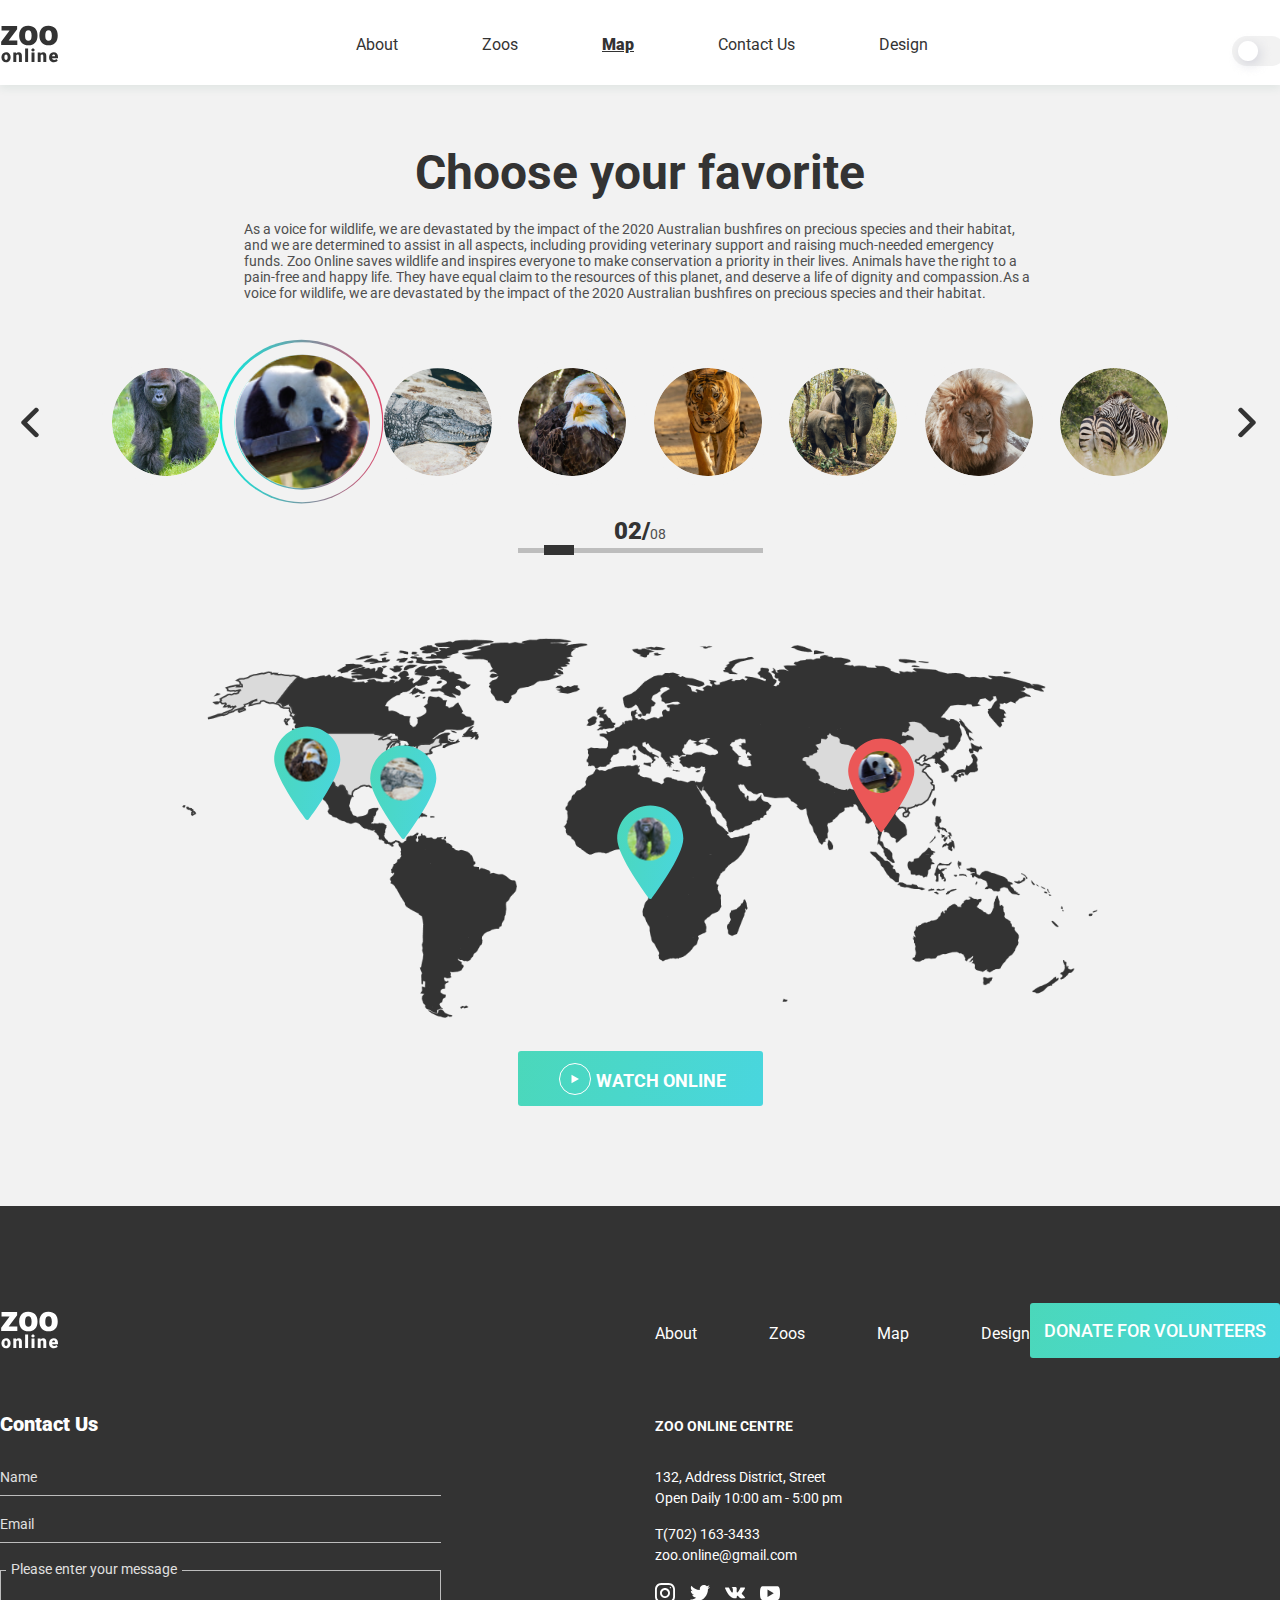
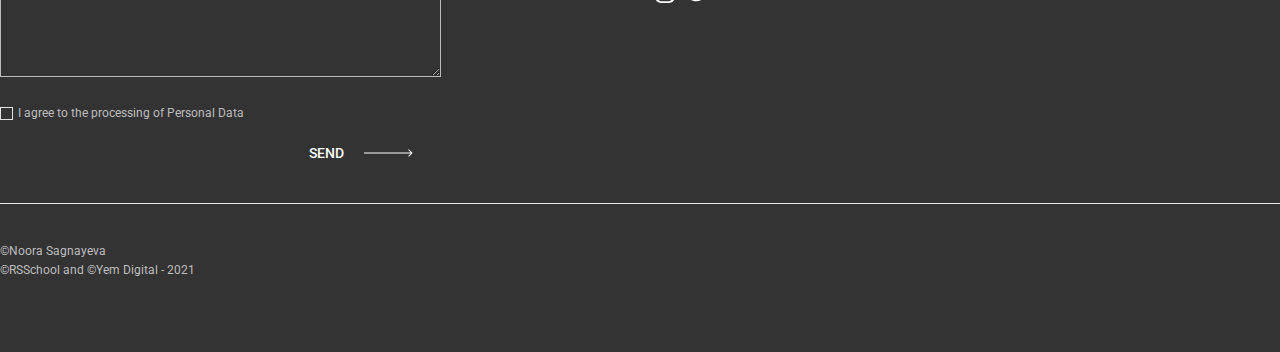
==== commit 6f435e16: "feat: Add Theme Switch to Map" ====
--- a/online-zoo/pages/Map/index.html
+++ b/online-zoo/pages/Map/index.html
@@ -5,12 +5,13 @@
 		<meta http-equiv="X-UA-Compatible" content="IE=edge" />
 		<meta name="viewport" content="width=device-width, initial-scale=1.0, maximum scale" />
 		<meta http-equiv="X-UA-Compatible" content="ie=edge" />
-		<link rel="stylesheet" href="./css/style.css" />
+		<link rel="shortcut icon" href="../../assets/Landing/images/light.svg" type="image/x-icon" />
+		<link rel="stylesheet" href="./css/style.css?v=2" />
 		<title>Online-Zoo</title>
 	</head>
 
 	<body>
-		<div class="wrapper">
+		<div class="wrapper theme-light" id="theme_css">
 			<header class="header" id="about">
 				<div class="container_big">
 					<div class="header_row">
@@ -19,11 +20,9 @@
 								><svg width="59" height="42" viewBox="0 0 59 42" fill="purple" xmlns="http://www.w3.org/2000/svg">
 									<path
 										d="M8.64844 18.4297H17.3145V23H1.16016V19.6953L9.59766 8.55078H1.5293V3.98047H17.1211V7.17969L8.64844 18.4297ZM19.1602 13.3145C19.1602 11.416 19.5293 9.72852 20.2676 8.25195C21.0059 6.76367 22.0664 5.62109 23.4492 4.82422C24.832 4.02734 26.4551 3.62891 28.3184 3.62891C31.166 3.62891 33.4102 4.51367 35.0508 6.2832C36.6914 8.04102 37.5117 10.4375 37.5117 13.4727V13.6836C37.5117 16.6484 36.6855 19.0039 35.0332 20.75C33.3926 22.4844 31.166 23.3516 28.3535 23.3516C25.6465 23.3516 23.4727 22.543 21.832 20.9258C20.1914 19.2969 19.3066 17.0938 19.1777 14.3164L19.1602 13.3145ZM25.084 13.6836C25.084 15.4414 25.3594 16.7305 25.9102 17.5508C26.4609 18.3711 27.2754 18.7812 28.3535 18.7812C30.4629 18.7812 31.541 17.1582 31.5879 13.9121V13.3145C31.5879 9.9043 30.498 8.19922 28.3184 8.19922C26.3379 8.19922 25.2656 9.66992 25.1016 12.6113L25.084 13.6836ZM39.375 13.3145C39.375 11.416 39.7441 9.72852 40.4824 8.25195C41.2207 6.76367 42.2812 5.62109 43.6641 4.82422C45.0469 4.02734 46.6699 3.62891 48.5332 3.62891C51.3809 3.62891 53.625 4.51367 55.2656 6.2832C56.9062 8.04102 57.7266 10.4375 57.7266 13.4727V13.6836C57.7266 16.6484 56.9004 19.0039 55.248 20.75C53.6074 22.4844 51.3809 23.3516 48.5684 23.3516C45.8613 23.3516 43.6875 22.543 42.0469 20.9258C40.4062 19.2969 39.5215 17.0938 39.3926 14.3164L39.375 13.3145ZM45.2988 13.6836C45.2988 15.4414 45.5742 16.7305 46.125 17.5508C46.6758 18.3711 47.4902 18.7812 48.5684 18.7812C50.6777 18.7812 51.7559 17.1582 51.8027 13.9121V13.3145C51.8027 9.9043 50.7129 8.19922 48.5332 8.19922C46.5527 8.19922 45.4805 9.66992 45.3164 12.6113L45.2988 13.6836Z"
-										fill="#333333"
 									/>
 									<path
 										d="M1.45703 35.1572C1.45703 34.208 1.6416 33.3643 2.01074 32.626C2.37988 31.8818 2.91016 31.3105 3.60156 30.9121C4.29297 30.5137 5.10449 30.3145 6.03613 30.3145C7.45996 30.3145 8.58203 30.7568 9.40234 31.6416C10.2227 32.5205 10.6328 33.7188 10.6328 35.2363V35.3418C10.6328 36.8242 10.2197 38.002 9.39355 38.875C8.57324 39.7422 7.45996 40.1758 6.05371 40.1758C4.7002 40.1758 3.61328 39.7715 2.79297 38.9629C1.97266 38.1484 1.53027 37.0469 1.46582 35.6582L1.45703 35.1572ZM4.41895 35.3418C4.41895 36.2207 4.55664 36.8652 4.83203 37.2754C5.10742 37.6855 5.51465 37.8906 6.05371 37.8906C7.1084 37.8906 7.64746 37.0791 7.6709 35.4561V35.1572C7.6709 33.4521 7.12598 32.5996 6.03613 32.5996C5.0459 32.5996 4.50977 33.335 4.42773 34.8057L4.41895 35.3418ZM16.0982 30.4902L16.1949 31.6064C16.8511 30.7451 17.7564 30.3145 18.9107 30.3145C19.9009 30.3145 20.6392 30.6104 21.1255 31.2021C21.6177 31.7939 21.8726 32.6846 21.8902 33.874V40H18.9195V33.9971C18.9195 33.5166 18.8228 33.165 18.6295 32.9424C18.4361 32.7139 18.0845 32.5996 17.5748 32.5996C16.9947 32.5996 16.564 32.8281 16.2828 33.2852V40H13.3209V30.4902H16.0982ZM28.1027 40H25.132V26.5H28.1027V40ZM34.4997 40H31.529V30.4902H34.4997V40ZM31.3532 28.0381C31.3532 27.6162 31.5055 27.2705 31.8102 27.001C32.1149 26.7314 32.5104 26.5967 32.9968 26.5967C33.4831 26.5967 33.8786 26.7314 34.1833 27.001C34.488 27.2705 34.6403 27.6162 34.6403 28.0381C34.6403 28.46 34.488 28.8057 34.1833 29.0752C33.8786 29.3447 33.4831 29.4795 32.9968 29.4795C32.5104 29.4795 32.1149 29.3447 31.8102 29.0752C31.5055 28.8057 31.3532 28.46 31.3532 28.0381ZM40.4924 30.4902L40.5891 31.6064C41.2454 30.7451 42.1506 30.3145 43.3049 30.3145C44.2952 30.3145 45.0334 30.6104 45.5198 31.2021C46.012 31.7939 46.2668 32.6846 46.2844 33.874V40H43.3137V33.9971C43.3137 33.5166 43.217 33.165 43.0237 32.9424C42.8303 32.7139 42.4788 32.5996 41.969 32.5996C41.3889 32.5996 40.9582 32.8281 40.677 33.2852V40H37.7151V30.4902H40.4924ZM53.9734 40.1758C52.5145 40.1758 51.3338 39.7422 50.4314 38.875C49.5291 38.002 49.0779 36.8682 49.0779 35.4736V35.2275C49.0779 34.2549 49.2566 33.3965 49.6141 32.6523C49.9773 31.9082 50.5047 31.334 51.1961 30.9297C51.8875 30.5195 52.7078 30.3145 53.657 30.3145C54.993 30.3145 56.0477 30.7305 56.8211 31.5625C57.5945 32.3887 57.9813 33.543 57.9813 35.0254V36.1768H52.0926C52.198 36.71 52.4295 37.1289 52.7869 37.4336C53.1443 37.7383 53.6072 37.8906 54.1756 37.8906C55.1131 37.8906 55.8455 37.5625 56.3729 36.9062L57.7264 38.5059C57.3572 39.0156 56.8328 39.4229 56.1531 39.7275C55.4793 40.0264 54.7527 40.1758 53.9734 40.1758ZM53.6395 32.5996C52.7723 32.5996 52.2566 33.1738 52.0926 34.3223H55.0809V34.0938C55.0926 33.6191 54.9725 33.2529 54.7205 32.9951C54.4686 32.7314 54.1082 32.5996 53.6395 32.5996Z"
-										fill="#333333"
 									/>
 								</svg>
 							</a>
@@ -54,40 +53,7 @@
 							</div>
 						</nav>
 						<div class="header_logo header_check">
-							<a href="#" class="header_check_link">
-								<svg width="61" height="50" viewBox="0 0 61 50" fill="none" xmlns="http://www.w3.org/2000/svg">
-									<rect x="7" y="6" width="54" height="30" rx="15" fill="#F2F2F2" />
-									<g filter="url(#filter0_d)">
-										<circle cx="23" cy="21" r="10" fill="white" />
-									</g>
-									<defs>
-										<filter
-											id="filter0_d"
-											x="0"
-											y="0"
-											width="50"
-											height="50"
-											filterUnits="userSpaceOnUse"
-											color-interpolation-filters="sRGB"
-										>
-											<feFlood flood-opacity="0" result="BackgroundImageFix" />
-											<feColorMatrix
-												in="SourceAlpha"
-												type="matrix"
-												values="0 0 0 0 0 0 0 0 0 0 0 0 0 0 0 0 0 0 127 0"
-											/>
-											<feOffset dx="2" dy="4" />
-											<feGaussianBlur stdDeviation="7.5" />
-											<feColorMatrix
-												type="matrix"
-												values="0 0 0 0 0.0229167 0 0 0 0 0.048125 0 0 0 0 0.275 0 0 0 0.15 0"
-											/>
-											<feBlend mode="normal" in2="BackgroundImageFix" result="effect1_dropShadow" />
-											<feBlend mode="normal" in="SourceGraphic" in2="effect1_dropShadow" result="shape" />
-										</filter>
-									</defs>
-								</svg>
-							</a>
+							<img src="../../assets/Landing/images/swich-light.png" alt="" />
 						</div>
 					</div>
 				</div>
@@ -178,7 +144,6 @@
 						<svg width="18" height="30" viewBox="0 0 18 30" fill="none" xmlns="http://www.w3.org/2000/svg">
 							<path
 								d="M17.3337 13.8294L3.98332 0.479264C3.67454 0.170243 3.26235 0 2.82284 0C2.38334 0 1.97114 0.170243 1.66237 0.479264L0.679203 1.46218C0.0394526 2.10267 0.0394526 3.14363 0.679203 3.78314L11.8898 14.9938L0.666764 26.2169C0.357986 26.5259 0.1875 26.9378 0.1875 27.3771C0.1875 27.8168 0.357986 28.2288 0.666764 28.5381L1.64993 29.5207C1.95895 29.8298 2.3709 30 2.81041 30C3.24991 30 3.66211 29.8298 3.97088 29.5207L17.3337 16.1584C17.6432 15.8484 17.8132 15.4345 17.8122 14.9945C17.8132 14.5528 17.6432 14.1392 17.3337 13.8294Z"
-								fill="#333333"
 							/>
 						</svg>
 					</button>
@@ -186,7 +151,6 @@
 						<svg width="18" height="30" viewBox="0 0 18 30" fill="none" xmlns="http://www.w3.org/2000/svg">
 							<path
 								d="M0.666298 16.1706L14.0167 29.5207C14.3255 29.8298 14.7376 30 15.1772 30C15.6167 30 16.0289 29.8298 16.3376 29.5207L17.3208 28.5378C17.9605 27.8973 17.9605 26.8564 17.3208 26.2169L6.11016 15.0062L17.3332 3.78314C17.642 3.47412 17.8125 3.06217 17.8125 2.6229C17.8125 2.18315 17.642 1.7712 17.3332 1.46194L16.3501 0.479263C16.0411 0.17024 15.6291 0 15.1896 0C14.7501 0 14.3379 0.17024 14.0291 0.479263L0.666298 13.8416C0.356789 14.1516 0.18679 14.5655 0.187767 15.0055C0.18679 15.4472 0.356789 15.8608 0.666298 16.1706Z"
-								fill="#333333"
 							/>
 						</svg>
 					</button>
@@ -368,11 +332,8 @@
 						<div class="block-two">
 							<div class="block-two_header">
 								<nav class="footer__nav">
-									<div class="menu_icon icon-menu">
-										<span></span>
-									</div>
-									<div class="menu_body">
-										<ul class="menu_list">
+									<div>
+										<ul class="menu_list footer__nav_menu">
 											<li>
 												<a href="../Landing/index.html" target="_blank" class="menu_link link_footer first_ch_footer"
 													>About</a
--- a/online-zoo/pages/Map/css/style.css
+++ b/online-zoo/pages/Map/css/style.css
@@ -36,6 +36,30 @@
 	width: 100%;
 	font-size: 14px;
 }
+.theme-light {
+	--bg-header-color: #fff;
+	--bg-primary-color: #fbfbfb;
+	--bg-secondary-color: #f2f2f2;
+	--bg-testimonial-color: #fefefe;
+	--bg-map-tooltip-color: #fefefe;
+	--bg-pages-color: #fbfbfb;
+	--bg-mission-color: #e5e5e5;
+	--primary-color: #333;
+	--text-primary-color: #4f4f4f;
+	color: var(--text-primary-color);
+}
+.theme-dark {
+	--bg-header-color: #333;
+	--bg-primary-color: #333;
+	--bg-secondary-color: #4f4f4f;
+	--bg-testimonial-color: #3c3c3c;
+	--bg-map-tooltip-color: #333;
+	--bg-pages-color: #4f4f4f;
+	--bg-mission-color: #4f4f4f;
+	--primary-color: #fefefe;
+	--text-primary-color: #f2f2f2;
+	color: var(--text-primary-color);
+}
 .wrapper {
 	display: flex;
 	flex-direction: column;
@@ -44,7 +68,7 @@
 	overflow: hidden;
 }
 .header {
-	background: #ffffff;
+	background: var(--bg-header-color);
 	box-shadow: 0px 4px 8px rgba(44, 101, 77, 0.08);
 	z-index: 2;
 }
@@ -54,8 +78,15 @@
 	align-items: center;
 	padding: 22px 0 18px 0;
 }
+.header_logo svg {
+	fill: var(--primary-color);
+}
 .header_check {
+	cursor: pointer;
 	position: relative;
+	width: 55px;
+	height: 30px;
+	text-align: center;
 }
 .menu_list {
 	display: flex;
@@ -73,7 +104,7 @@
 	font-size: 16px;
 	line-height: 19px;
 	text-decoration: none;
-	color: #333333;
+	color: var(--primary-color);
 	padding: 0px 42px;
 }
 .menu_link:hover {
@@ -115,8 +146,8 @@
 		display: block;
 		position: absolute;
 		top: 35px;
-		right: 10px;
-		width: 30px;
+		right: 0px;
+		width: 40px;
 		height: 18px;
 		cursor: pointer;
 		z-index: 5;
@@ -202,7 +233,7 @@
 		padding: 0px 0px 45px 0px;
 	}
 	.header_check {
-		right: 10%;
+		right: 12%;
 	}
 }
 
@@ -212,6 +243,9 @@
 	}
 	.container {
 		max-width: 300px;
+	}
+	.header_check {
+		right: 20%;
 	}
 }
 .favorite_animal {
@@ -259,7 +293,7 @@
 	border-radius: 50%;
 	width: 128px;
 	height: 128px;
-	border: 10px solid #f2f2f2;
+	border: 10px solid var(--bg-secondary-color);
 }
 /* .slider_item:hover {
 	transform: scale(1.25);
@@ -312,7 +346,7 @@
 	appearance: none;
 	outline: none;
 	overflow: hidden;
-	background-color: #f2f2f2;
+	background-color: transparent;
 	height: 10px;
 }
 
@@ -322,7 +356,7 @@
 }
 
 .input-range::-webkit-slider-thumb {
-	background: #333333;
+	background: var(--primary-color);
 	cursor: pointer;
 	width: 62px;
 	margin-top: -3px;
@@ -336,7 +370,7 @@
 }
 
 .input-range::-moz-range-thumb {
-	background: #333333;
+	background: var(--primary-color);
 	cursor: pointer;
 	width: 62px;
 	height: 10px;
@@ -496,12 +530,12 @@
 	font-weight: 900;
 	font-size: 24px;
 	line-height: 28px;
-	color: #333333;
+	color: var(--primary-color);
 }
 
 /* блок слайдер */
 .favorite {
-	background: #f2f2f2;
+	background: var(--bg-secondary-color);
 }
 .favorite_block {
 	display: flex;
@@ -514,7 +548,7 @@
 	font-weight: 700;
 	font-size: 48px;
 	line-height: 56px;
-	color: #333333;
+	color: var(--primary-color);
 }
 .favorite_block_text {
 	width: 66%;
@@ -524,7 +558,7 @@
 	font-weight: normal;
 	font-size: 14px;
 	line-height: 16px;
-	color: #4f4f4f;
+	color: var(--text-primary-color);
 }
 .favorite_block_slider {
 	width: 100%;
@@ -539,6 +573,9 @@
 }
 .slider_dots {
 	background: transparent;
+}
+.slider_dots svg {
+	fill: var(--primary-color);
 }
 .slider_next {
 	position: absolute;
@@ -608,36 +645,85 @@
 	padding: 0 73px;
 }
 @media (max-width: 1200px) {
+	.favorite_block {
+		padding: 60px 0 25px;
+	}
 	.favorite_block_text {
 		width: 93%;
+		padding: 20px 20px 0 20px;
+	}
+	.slider_border {
+		margin: 0 4px;
 	}
 	.slider_body {
-		width: 70%;
+		width: 75%;
 		height: 170px;
 		overflow-x: hidden;
 		align-items: center;
 	}
+	.slider_prev {
+		top: 65%;
+		left: 70px;
+	}
+	.slider_next {
+		top: 65%;
+		right: 50px;
+	}
+	.how_it_works_input {
+		padding-top: 20px;
+	}
+	.input-range {
+		margin-top: 10px;
+	}
 }
 @media (max-width: 640px) {
+	.favorite_block {
+		padding: 60px 0 15px;
+	}
 	.favorite {
 		padding-top: 94px;
 	}
+	.favorite_block_text {
+		width: 100%;
+		padding: 20px 0;
+	}
 	.slider_body {
-		width: 85%;
+		width: 90%;
 		height: 170px;
 		overflow-x: hidden;
 		align-items: center;
 	}
+	.slider_next {
+		top: 68%;
+		right: -6px;
+	}
+	.slider_prev {
+		top: 68%;
+		left: 20px;
+	}
+	.favorite_block_slider {
+		padding-top: 10px;
+	}
+
+	.slider_border {
+		margin: 0 4px;
+	}
 }
 
 @media (max-width: 320px) {
+	.favorite_block_slider {
+		padding-top: 0px;
+	}
 	.favorite_block {
-		padding: 35px 0 0 0;
+		padding: 16px 0 0 0;
 	}
 	.favorite_block_title {
 		font-size: 24px;
+		margin-top: 3px;
 	}
 	.favorite_block_text {
+		width: 100%;
+		padding: 0px 10px;
 		font-size: 12px;
 		line-height: 14px;
 	}
@@ -651,29 +737,33 @@
 		height: 60px;
 	}
 	.slider_item {
-		width: 73px;
-		height: 73px;
+		width: 70px;
+		height: 70px;
 	}
 	.slider_border {
-		width: 79px;
-		height: 79px;
+		width: 75px;
+		height: 72px;
 	}
 	.slider_prev {
 		top: 75%;
-		left: 5px;
 	}
 	.slider_next {
 		top: 75%;
-		right: -5px;
+		right: 10px;
 	}
 	.slider_body {
 		width: 75%;
 	}
+	.how_it_works_input {
+		padding-top: 0px;
+		margin-left: 20px;
+		margin-top: -25px;
+	}
 }
 /* карта */
 
 .map {
-	background: #f2f2f2;
+	background: var(--bg-secondary-color);
 	padding-top: 3px;
 }
 .map__block {
@@ -697,7 +787,7 @@
 
 .map__map > img {
 	width: 100%;
-	object-fit: cover;
+	height: 380px;
 }
 .svg__animals {
 	height: 94px;
@@ -744,23 +834,88 @@
 	fill: #eb5757;
 }
 @media (max-width: 1200px) {
+	.map__map {
+		width: 90%;
+	}
+	.map__map > img {
+		width: 100%;
+		height: 380px;
+	}
 	.map__animals_one {
-		top: 22%;
+		top: 10%;
 	}
 
 	.map__animals_two {
-		top: 23%;
+		top: 12%;
 		left: 19%;
 	}
 
 	.map__animals_three {
-		top: 41.5%;
+		top: 32.5%;
 		left: 46.5%;
 	}
+	.map__animals_four {
+		top: 11%;
+	}
+	.map_animal_btn {
+		margin-top: 35px;
+	}
 }
 @media (max-width: 640px) {
+	.map__block {
+		padding: 20px 0 80px 0;
+	}
+	.map__map > img {
+		width: 100%;
+		height: 287px;
+	}
+	.map__map {
+		width: 100%;
+	}
+	.map_animal_btn {
+		margin-top: 30px;
+	}
+	.map__animals_one {
+		top: 1%;
+	}
+	.map__animals_two {
+		top: 2%;
+		left: 17%;
+	}
+
+	.map__animals_three {
+		top: 18.5%;
+		left: 44.5%;
+	}
+	.map__animals_four {
+		top: 1%;
+		right: 18%;
+	}
+}
+
+@media (max-width: 320px) {
+	.map__map {
+		padding-top: 30px;
+	}
+	.map__map > img {
+		width: 100%;
+		height: 143px;
+	}
+	.map_title {
+		font-size: 36px;
+	}
+	.map__block {
+		padding: 0px 0px 60px;
+	}
 	.map__animals_one {
 		top: 18%;
+	}
+	.svg__animals {
+		width: 32px;
+		height: 46px;
+	}
+	.map-images {
+		width: 22px;
 	}
 	.map__animals_two {
 		top: 20%;
@@ -774,39 +929,8 @@
 	.map__animals_four {
 		top: 15%;
 	}
-}
-
-@media (max-width: 320px) {
-	.map__map {
-		padding-top: 30px;
-	}
-	.map_title {
-		font-size: 36px;
-	}
-	.map__block {
-		padding: 50px 0;
-	}
-	.map__animals_one {
-		top: 18%;
-	}
-	.svg__animals {
-		width: 32px;
-		height: 46px;
-	}
-	.map-images {
-		width: 22px;
-	}
-	.map__animals_two {
-		top: 20%;
-		left: 17%;
-	}
-
-	.map__animals_three {
-		top: 34.5%;
-		left: 44.5%;
-	}
-	.map__animals_four {
-		top: 15%;
+	.map_animal_btn {
+		margin-top: 35px;
 	}
 }
 /* футер */
@@ -1005,6 +1129,12 @@
 	background-color: #e5e5e5;
 }
 @media (max-width: 1200px) {
+	.rsscool {
+		padding: 40px 0 70px 0;
+	}
+	.footer__form_label-btn {
+		margin: 15px 0 0 auto;
+	}
 	.footer_btn {
 		position: absolute;
 		bottom: 37%;
@@ -1015,27 +1145,88 @@
 	.footer__logo {
 		padding: 60px 0 65px;
 	}
-}
-@media (max-width: 640px) and (min-width: 321px) {
+	.footer__header {
+		padding: 42px 0 55px;
+	}
+}
+@media (max-width: 640px) {
+	.footer__nav_menu {
+		display: inline;
+		flex-direction: column;
+		position: absolute;
+		top: 170px;
+		left: 0;
+	}
+	.footer__form {
+		margin-top: 77px;
+	}
+	.footer__nav_menu li {
+		padding: 0px 0px 5px 0px;
+	}
+	.block-two {
+		margin-left: 0px;
+	}
+	.link_footer {
+		font-size: 16px;
+	}
 	.footer__header {
 		flex-direction: column;
 	}
 	.footer_btn {
 		position: absolute;
-		top: 10%;
-		right: 5%;
+		top: 9%;
+		right: 0%;
+	}
+	.sotial-title {
+		padding: 0px 0 35px 0;
+	}
+	.footer__logo {
+		padding: 55px 0 65px;
+	}
+	.footer__sotial {
+		margin-left: 0px;
 	}
 }
 @media (max-width: 320px) {
+	.sotial-title {
+		padding: 30px 0 35px 0;
+	}
+	.footer__nav_menu {
+		top: 135px;
+	}
 	.block-two {
 		flex-direction: column-reverse;
 	}
+	.footer__form {
+		margin-top: 150px;
+	}
+	.footer__sotial {
+		margin-top: 25px;
+		margin-left: 0px;
+		display: flex;
+		flex-direction: column;
+		width: 150%;
+	}
 	.footer__header {
 		flex-direction: column;
+		margin-bottom: 45px;
 	}
 	.footer_btn {
-		position: absolute;
-		bottom: 17%;
+		top: 77%;
+		left: 4%;
+	}
+	.footer__form_label {
+		padding: 10px 0 5px 0;
+	}
+
+	.rsscool {
+		font-family: Roboto;
+		font-style: normal;
+		font-weight: normal;
+		font-size: 12px;
+		line-height: 14px;
+		color: #bdbdbd;
+		padding: 25px 0 70px 0;
 	}
 	.footer__logo {
 		padding: 5px 0;
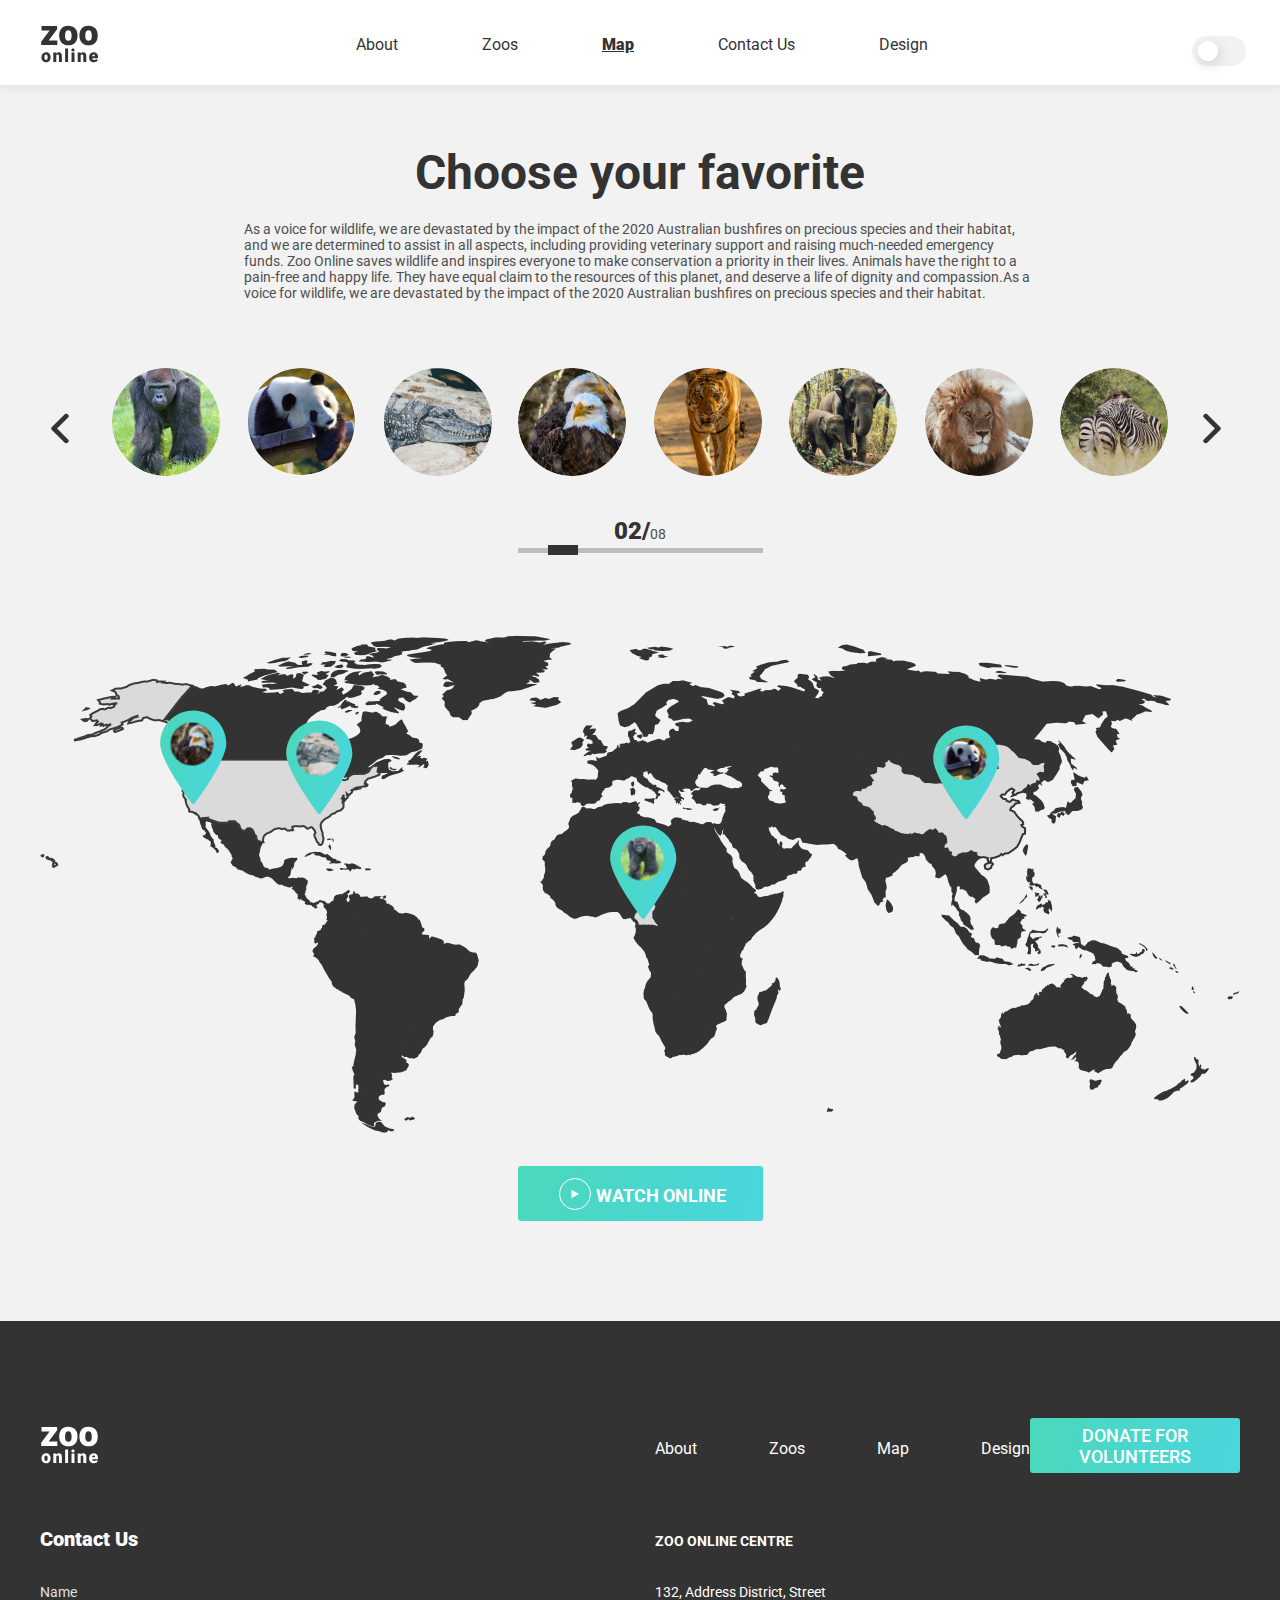
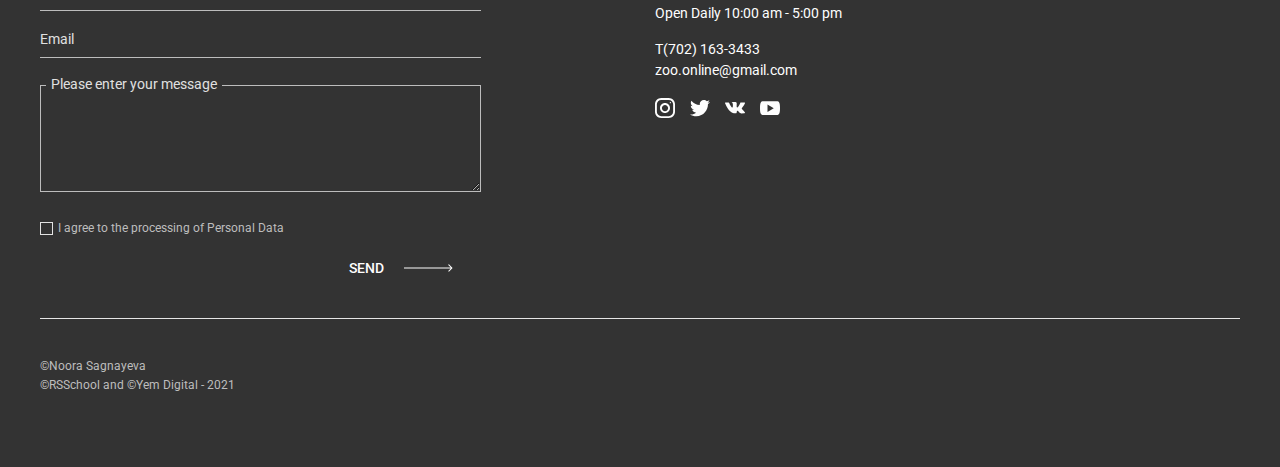
==== commit 9074979a: "feat:add slider Map-page" ====
--- a/online-zoo/pages/Map/index.html
+++ b/online-zoo/pages/Map/index.html
@@ -77,59 +77,56 @@
 							<div class="slider_border">
 								<div class="slider_item">
 									<div class="slider_img slider_img_img">
-										<img src="../../assets/Landing/images/Ellipse53.png" alt="slider" />
-									</div>
-								</div>
-							</div>
-							<div
-								class="slider_border"
-								style="transform: scale(1.25); background: linear-gradient(to right, #07eee0, #df496d)"
-							>
-								<div class="slider_item">
-									<div class="slider_img slider_img_img">
-										<img src="../../assets/Landing/images/Ellipse46.png" alt="slider" />
-									</div>
-								</div>
-							</div>
-							<div class="slider_border">
-								<div class="slider_item">
-									<div class="slider_img slider_img_img">
-										<img src="../../assets/Landing/images/Ellipse58.png" alt="slider" />
-									</div>
-								</div>
-							</div>
-							<div class="slider_border">
-								<div class="slider_item">
-									<div class="slider_img slider_img_img">
-										<img src="../../assets/Landing/images/Ellipse55.png" alt="slider" />
-									</div>
-								</div>
-							</div>
-							<div class="slider_border">
-								<div class="slider_item">
-									<div class="slider_img slider_img_img">
-										<img src="../../assets/Landing/images/Ellipse57.png" alt="slider" />
-									</div>
-								</div>
-							</div>
-							<div class="slider_border">
-								<div class="slider_item">
-									<div class="slider_img slider_img_img">
-										<img src="../../assets/Landing/images/Ellipse54.png" alt="slider" />
-									</div>
-								</div>
-							</div>
-							<div class="slider_border">
-								<div class="slider_item">
-									<div class="slider_img slider_img_img">
-										<img src="../../assets/Landing/images/Ellipse56.png" alt="slider" />
-									</div>
-								</div>
-							</div>
-							<div class="slider_border">
-								<div class="slider_item">
-									<div class="slider_img slider_img_img">
-										<img src="../../assets/Landing/images/Ellipse59.png" alt="slider" />
+										<img src="../../assets/Landing/images/Ellipse53.png" alt="slider" data-index="1" />
+									</div>
+								</div>
+							</div>
+							<div class="slider_border">
+								<div class="slider_item">
+									<div class="slider_img slider_img_img">
+										<img src="../../assets/Landing/images/Ellipse46.png" alt="slider" data-index="2" />
+									</div>
+								</div>
+							</div>
+							<div class="slider_border">
+								<div class="slider_item">
+									<div class="slider_img slider_img_img">
+										<img src="../../assets/Landing/images/Ellipse58.png" alt="slider" data-index="3" />
+									</div>
+								</div>
+							</div>
+							<div class="slider_border">
+								<div class="slider_item">
+									<div class="slider_img slider_img_img">
+										<img src="../../assets/Landing/images/Ellipse55.png" alt="slider" data-index="4" />
+									</div>
+								</div>
+							</div>
+							<div class="slider_border">
+								<div class="slider_item">
+									<div class="slider_img slider_img_img">
+										<img src="../../assets/Landing/images/Ellipse57.png" alt="slider" data-index="5" />
+									</div>
+								</div>
+							</div>
+							<div class="slider_border">
+								<div class="slider_item">
+									<div class="slider_img slider_img_img">
+										<img src="../../assets/Landing/images/Ellipse54.png" alt="slider" data-index="6" />
+									</div>
+								</div>
+							</div>
+							<div class="slider_border">
+								<div class="slider_item">
+									<div class="slider_img slider_img_img">
+										<img src="../../assets/Landing/images/Ellipse56.png" alt="slider" data-index="7" />
+									</div>
+								</div>
+							</div>
+							<div class="slider_border">
+								<div class="slider_item">
+									<div class="slider_img slider_img_img">
+										<img src="../../assets/Landing/images/Ellipse59.png" alt="slider" data-index="8" />
 									</div>
 								</div>
 							</div>
@@ -137,7 +134,7 @@
 					</div>
 					<div class="how_it_works_input testimonials__input">
 						<label for="rang" class="label-title"><span>02/</span>08</label>
-						<input type="range" class="input-range" min="0" max="8" value="1" id="rang" />
+						<input type="range" class="input-range" min="1" max="8" value="2" id="rang" />
 					</div>
 
 					<button class="slider_dots slider_next">
@@ -161,8 +158,8 @@
 				<div class="map__block container">
 					<div class="map__map">
 						<img src="../../assets/Landing/images/map.png" alt="map" />
-						<div title="Eagle" class="map__animals_one">
-							<img src="../../assets/Landing/images/map_one.png" alt="map_one" class="map-images" />
+						<div title="Eagle" class="map__animals_one animals" data-index="4">
+							<img src="../../assets/Landing/images/map_one.png" alt="map_one" class="map-images" data-index="4" />
 							<svg class="svg__animals" viewBox="0 0 67 94" fill="none" xmlns="http://www.w3.org/2000/svg">
 								<path
 									d="M33.2611 0.529297C15.028 0.529297 0.194824 15.3642 0.194824 33.5995C0.194824 51.2396 30.4252 91.4298 31.7129 93.1339C32.0747 93.6203 32.6544 93.9043 33.2613 93.9043C33.8682 93.9043 34.4479 93.6203 34.8096 93.1339C36.0972 91.4298 66.3278 51.2397 66.3278 33.5995C66.3274 15.3642 51.4942 0.529297 33.2611 0.529297ZM33.2611 51.1073C23.6096 51.1073 15.7554 43.2522 15.7554 33.5995C15.7554 23.9469 23.6096 16.0917 33.2611 16.0917C42.9126 16.0917 50.7668 23.9469 50.7668 33.5995C50.7668 43.2522 42.9126 51.1073 33.2611 51.1073Z"
@@ -183,8 +180,8 @@
 								</defs>
 							</svg>
 						</div>
-						<div title="Crocodile" class="map__animals_two">
-							<img src="../../assets/Landing/images/map_two.png" alt="map_two" class="map-images" />
+						<div title="Crocodile" class="map__animals_two animals" data-index="3">
+							<img src="../../assets/Landing/images/map_two.png" alt="map_two" class="map-images" data-index="3" />
 							<svg class="svg__animals" viewBox="0 0 67 94" fill="none" xmlns="http://www.w3.org/2000/svg">
 								<path
 									d="M33.2611 0.529297C15.028 0.529297 0.194824 15.3642 0.194824 33.5995C0.194824 51.2396 30.4252 91.4298 31.7129 93.1339C32.0747 93.6203 32.6544 93.9043 33.2613 93.9043C33.8682 93.9043 34.4479 93.6203 34.8096 93.1339C36.0972 91.4298 66.3278 51.2397 66.3278 33.5995C66.3274 15.3642 51.4942 0.529297 33.2611 0.529297ZM33.2611 51.1073C23.6096 51.1073 15.7554 43.2522 15.7554 33.5995C15.7554 23.9469 23.6096 16.0917 33.2611 16.0917C42.9126 16.0917 50.7668 23.9469 50.7668 33.5995C50.7668 43.2522 42.9126 51.1073 33.2611 51.1073Z"
@@ -205,8 +202,8 @@
 								</defs>
 							</svg>
 						</div>
-						<div title="Gorilla" class="map__animals_three">
-							<img src="../../assets/Landing/images/map_three.png" alt="map_three" class="map-images" />
+						<div title="Gorilla" class="map__animals_three animals" data-index="1">
+							<img src="../../assets/Landing/images/map_three.png" alt="map_three" class="map-images" data-index="1" />
 							<svg class="svg__animals" viewBox="0 0 67 94" fill="none" xmlns="http://www.w3.org/2000/svg">
 								<path
 									d="M33.2611 0.529297C15.028 0.529297 0.194824 15.3642 0.194824 33.5995C0.194824 51.2396 30.4252 91.4298 31.7129 93.1339C32.0747 93.6203 32.6544 93.9043 33.2613 93.9043C33.8682 93.9043 34.4479 93.6203 34.8096 93.1339C36.0972 91.4298 66.3278 51.2397 66.3278 33.5995C66.3274 15.3642 51.4942 0.529297 33.2611 0.529297ZM33.2611 51.1073C23.6096 51.1073 15.7554 43.2522 15.7554 33.5995C15.7554 23.9469 23.6096 16.0917 33.2611 16.0917C42.9126 16.0917 50.7668 23.9469 50.7668 33.5995C50.7668 43.2522 42.9126 51.1073 33.2611 51.1073Z"
@@ -227,12 +224,12 @@
 								</defs>
 							</svg>
 						</div>
-						<div title="Panda" class="map__animals_four">
-							<img src="../../assets/Landing/images/map_four.png" alt="map_four" class="map-images" />
+						<div title="Panda" class="map__animals_four animals" data-index="2">
+							<img src="../../assets/Landing/images/map_four.png" alt="map_four" class="map-images" data-index="2" />
 							<svg class="svg__animals" viewBox="0 0 67 94" fill="none" xmlns="http://www.w3.org/2000/svg">
 								<path
 									d="M33.2611 0.529297C15.028 0.529297 0.194824 15.3642 0.194824 33.5995C0.194824 51.2396 30.4252 91.4298 31.7129 93.1339C32.0747 93.6203 32.6544 93.9043 33.2613 93.9043C33.8682 93.9043 34.4479 93.6203 34.8096 93.1339C36.0972 91.4298 66.3278 51.2397 66.3278 33.5995C66.3274 15.3642 51.4942 0.529297 33.2611 0.529297ZM33.2611 51.1073C23.6096 51.1073 15.7554 43.2522 15.7554 33.5995C15.7554 23.9469 23.6096 16.0917 33.2611 16.0917C42.9126 16.0917 50.7668 23.9469 50.7668 33.5995C50.7668 43.2522 42.9126 51.1073 33.2611 51.1073Z"
-									fill="#eb5757"
+									fill="url(#paint0_linear)"
 								/>
 								<defs>
 									<linearGradient
--- a/online-zoo/pages/Map/css/style.css
+++ b/online-zoo/pages/Map/css/style.css
@@ -38,24 +38,14 @@
 }
 .theme-light {
 	--bg-header-color: #fff;
-	--bg-primary-color: #fbfbfb;
 	--bg-secondary-color: #f2f2f2;
-	--bg-testimonial-color: #fefefe;
-	--bg-map-tooltip-color: #fefefe;
-	--bg-pages-color: #fbfbfb;
-	--bg-mission-color: #e5e5e5;
 	--primary-color: #333;
 	--text-primary-color: #4f4f4f;
 	color: var(--text-primary-color);
 }
 .theme-dark {
 	--bg-header-color: #333;
-	--bg-primary-color: #333;
 	--bg-secondary-color: #4f4f4f;
-	--bg-testimonial-color: #3c3c3c;
-	--bg-map-tooltip-color: #333;
-	--bg-pages-color: #4f4f4f;
-	--bg-mission-color: #4f4f4f;
 	--primary-color: #fefefe;
 	--text-primary-color: #f2f2f2;
 	color: var(--text-primary-color);
@@ -121,6 +111,11 @@
 	max-width: 1620px;
 	margin: 0 auto;
 	position: relative;
+}
+@media (max-width: 1900px) {
+	.container_big {
+		max-width: 1200px;
+	}
 }
 @media (max-width: 1200px) {
 	.container_big {
@@ -627,7 +622,10 @@
 	transition: 0.5s ease-in-out;
 	fill: #49d6df;
 }
-
+.active-map-slide {
+	transform: scale(1.25);
+	background: linear-gradient(to right, #07eee0, #df496d);
+}
 .slider_title {
 	font-family: Roboto;
 	font-weight: 900;
@@ -644,6 +642,16 @@
 	color: #4f4f4f;
 	padding: 0 73px;
 }
+@media (max-width: 1600px) {
+	.slider_prev {
+		top: 65%;
+		left: 20px;
+	}
+	.slider_next {
+		top: 65%;
+		right: 10px;
+	}
+}
 @media (max-width: 1200px) {
 	.favorite_block {
 		padding: 60px 0 25px;
@@ -765,6 +773,7 @@
 .map {
 	background: var(--bg-secondary-color);
 	padding-top: 3px;
+	margin-top: -3px;
 }
 .map__block {
 	display: flex;
@@ -787,7 +796,6 @@
 
 .map__map > img {
 	width: 100%;
-	height: 380px;
 }
 .svg__animals {
 	height: 94px;
@@ -795,7 +803,7 @@
 }
 .map__animals_one {
 	position: absolute;
-	top: 23%;
+	top: 15%;
 	left: 10%;
 	cursor: pointer;
 }
@@ -807,19 +815,19 @@
 }
 .map__animals_two {
 	position: absolute;
-	top: 28%;
+	top: 17%;
 	left: 20.5%;
 	cursor: pointer;
 }
 .map__animals_three {
 	position: absolute;
-	top: 43.5%;
+	top: 38%;
 	left: 47.5%;
 	cursor: pointer;
 }
 .map__animals_four {
 	position: absolute;
-	top: 26%;
+	top: 18%;
 	right: 20%;
 	cursor: pointer;
 }
@@ -831,6 +839,9 @@
 .map__animals_two:hover svg path,
 .map__animals_three:hover svg path,
 .map__animals_four:hover svg path {
+	fill: #eb5757;
+}
+.active-map__animals svg path {
 	fill: #eb5757;
 }
 @media (max-width: 1200px) {
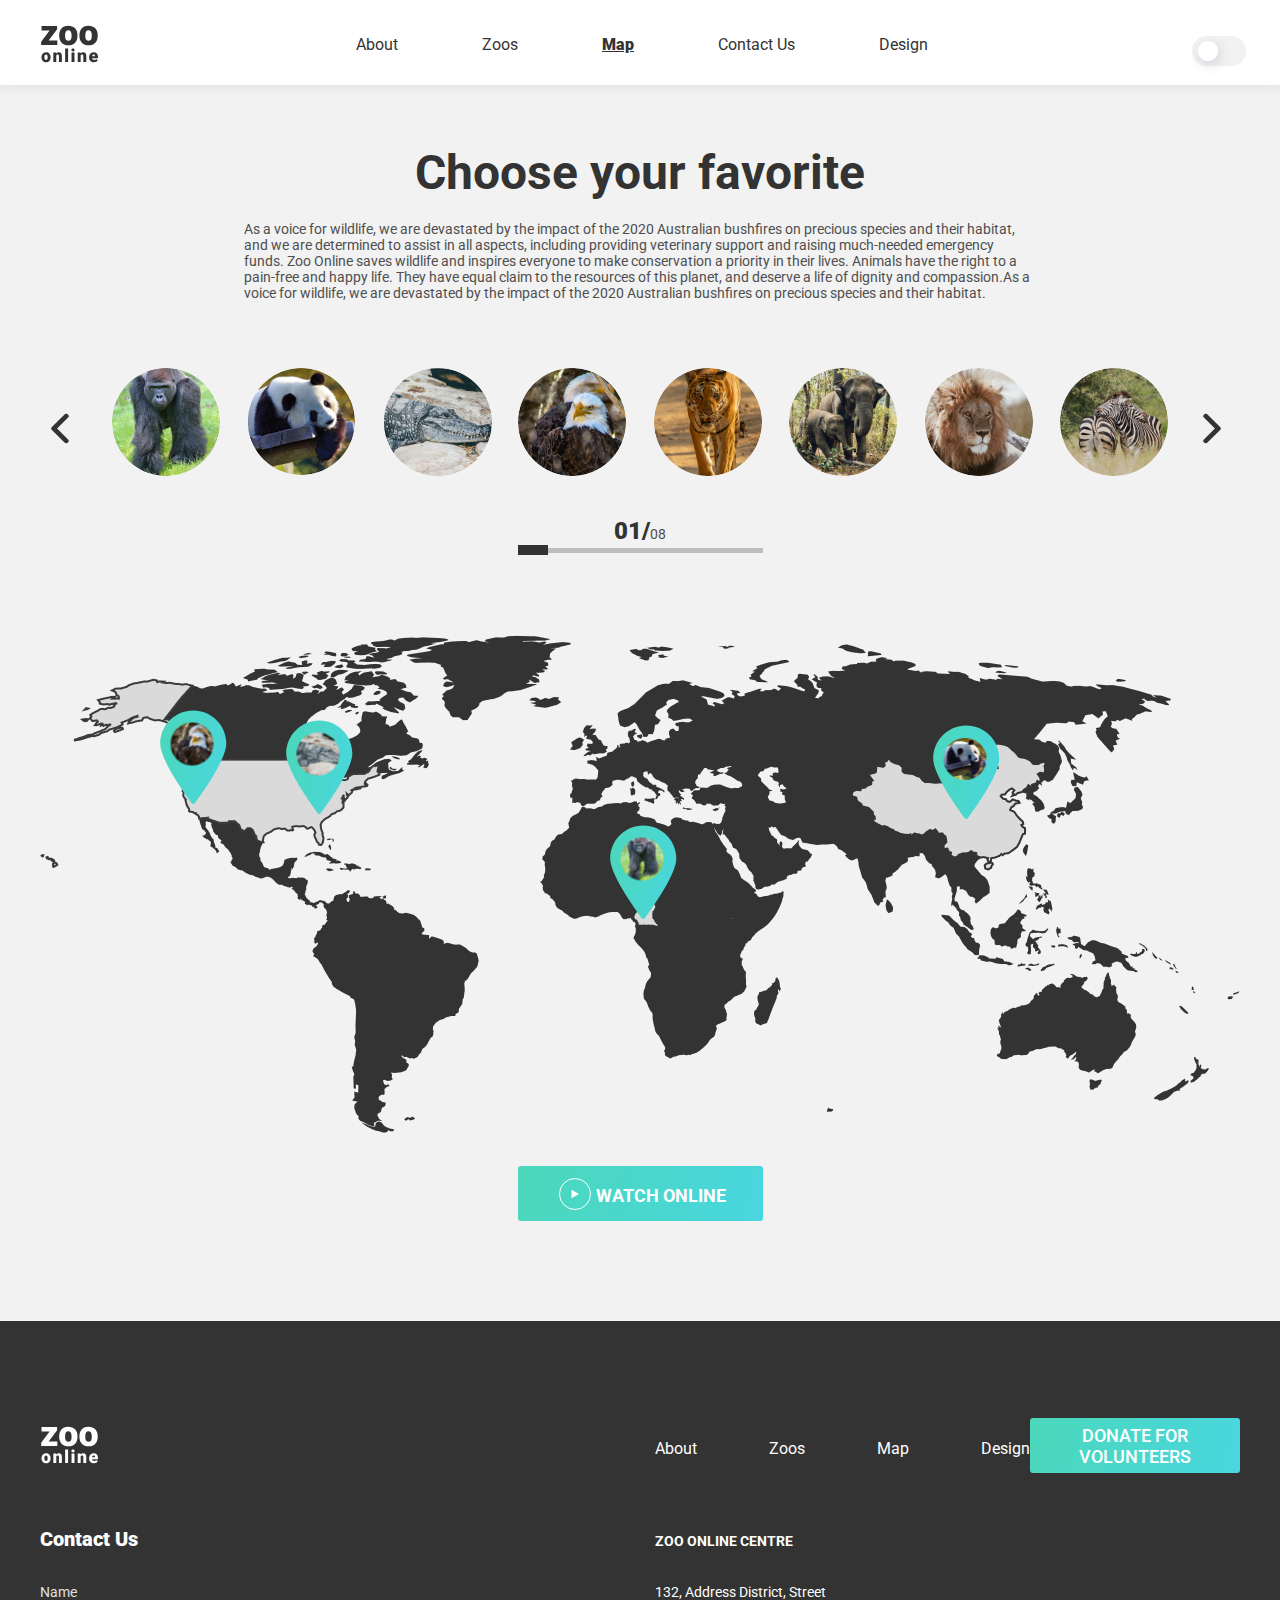
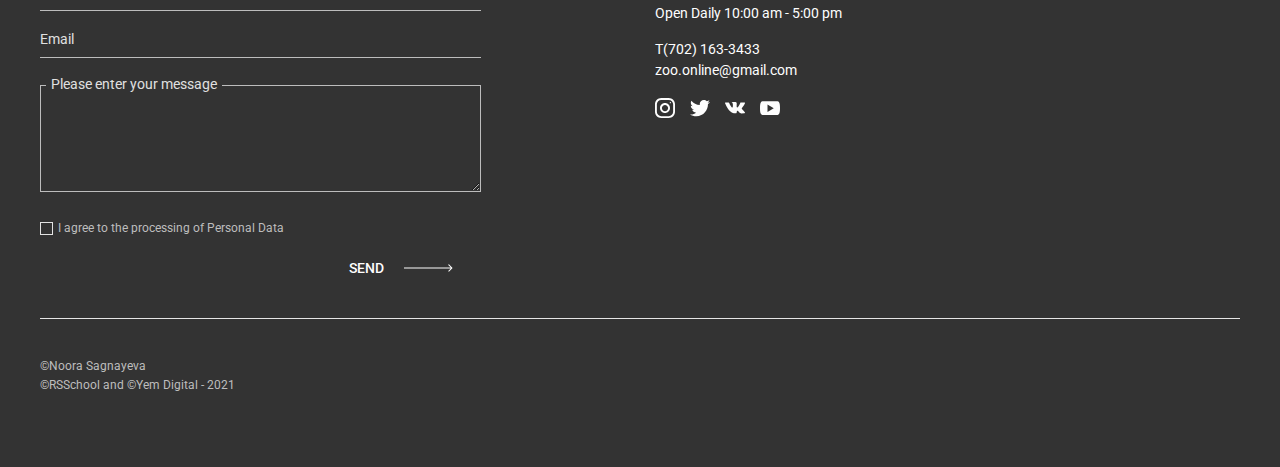
==== commit 8b5466d3: "feat: implement a transition from the Map page to the selected Zoos page" ====
--- a/online-zoo/pages/Map/index.html
+++ b/online-zoo/pages/Map/index.html
@@ -133,8 +133,8 @@
 						</div>
 					</div>
 					<div class="how_it_works_input testimonials__input">
-						<label for="rang" class="label-title"><span>02/</span>08</label>
-						<input type="range" class="input-range" min="1" max="8" value="2" id="rang" />
+						<label for="rang" class="label-title"><span>01/</span>08</label>
+						<input type="range" class="input-range" min="1" max="8" value="1" id="rang" />
 					</div>
 
 					<button class="slider_dots slider_next">
